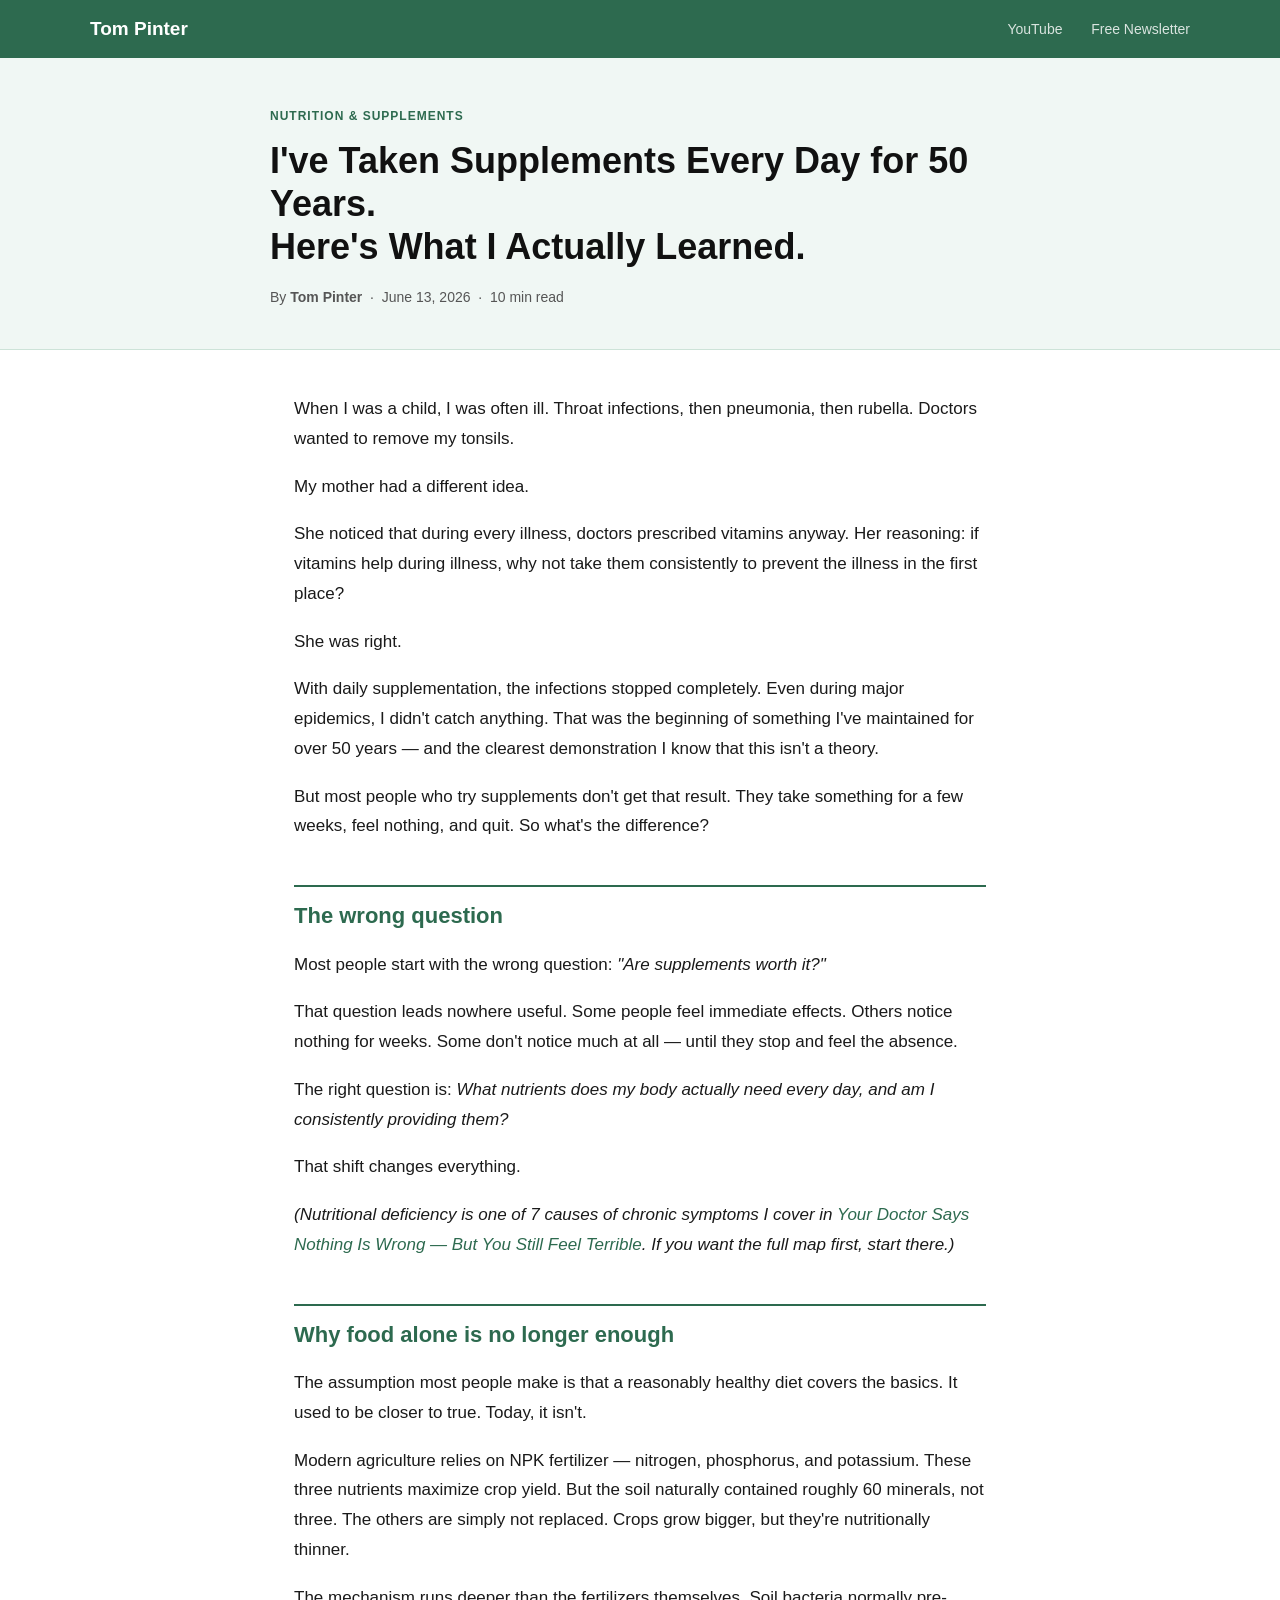
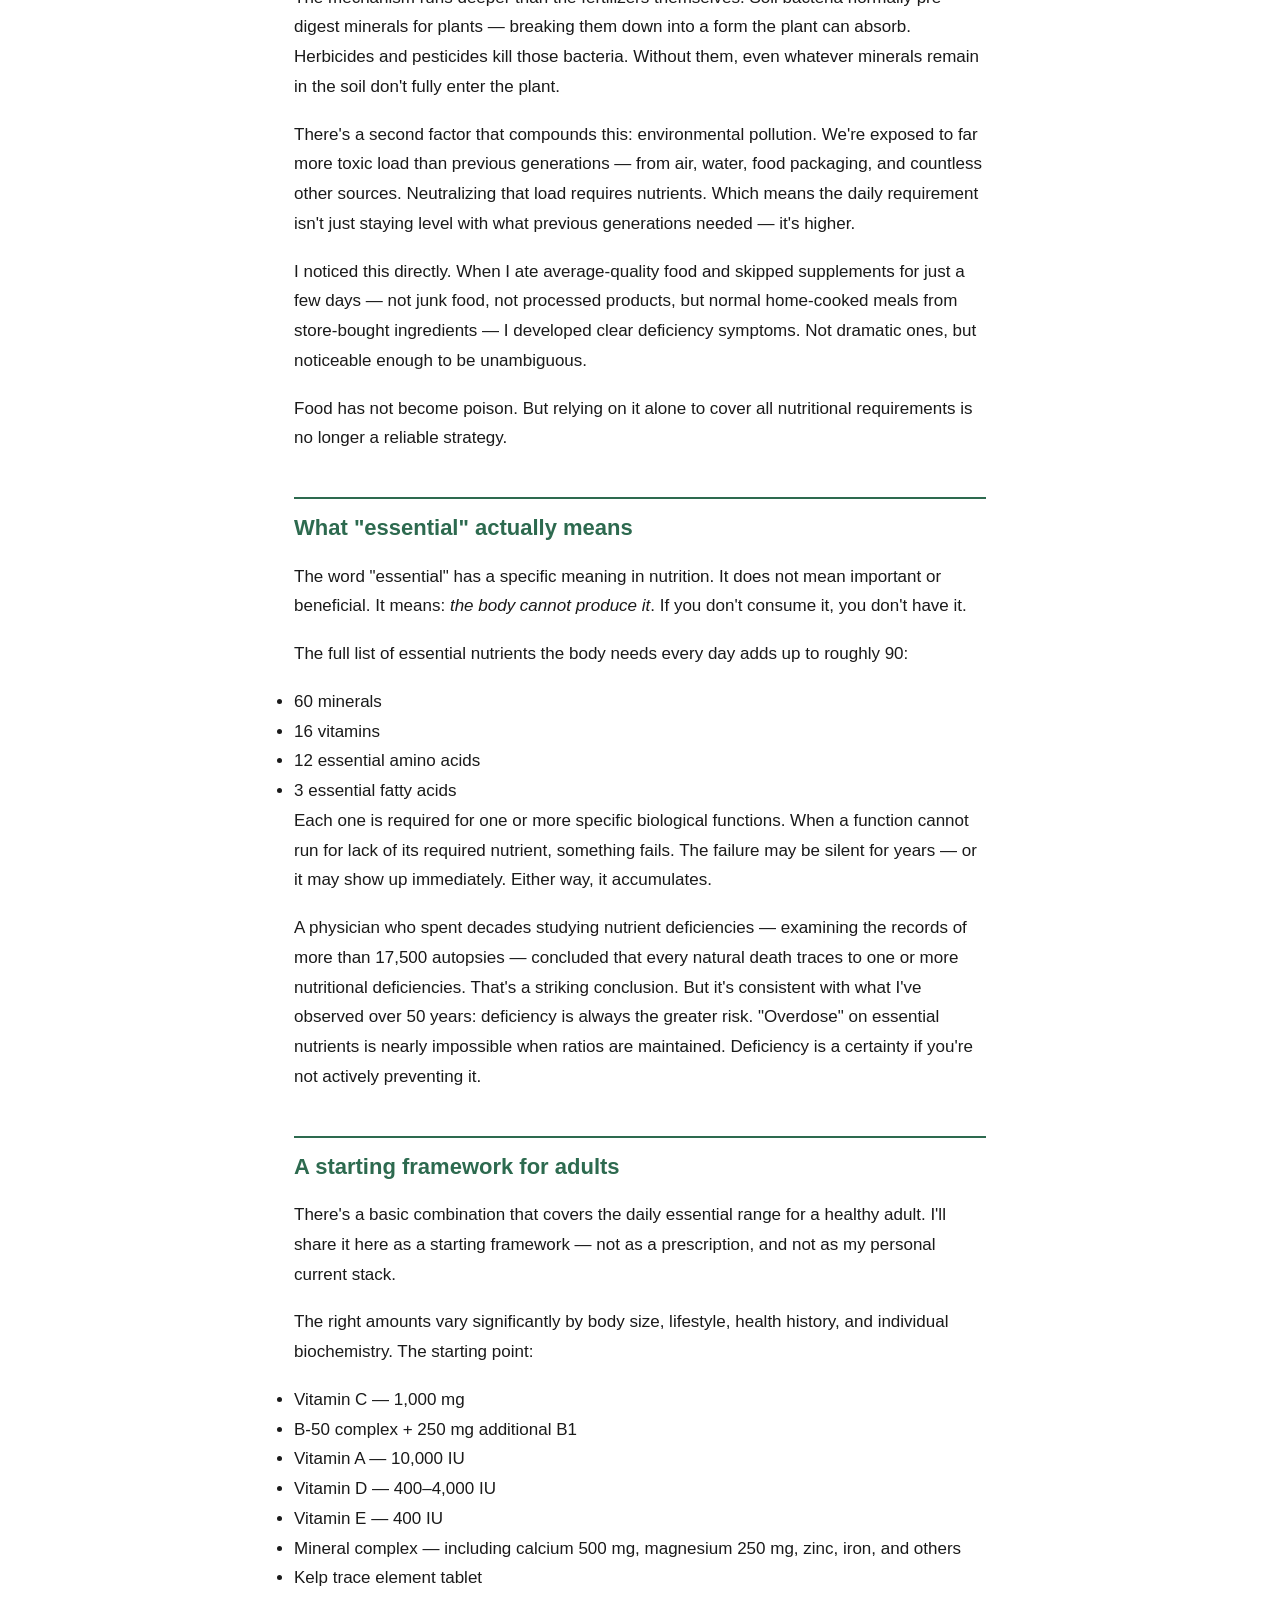
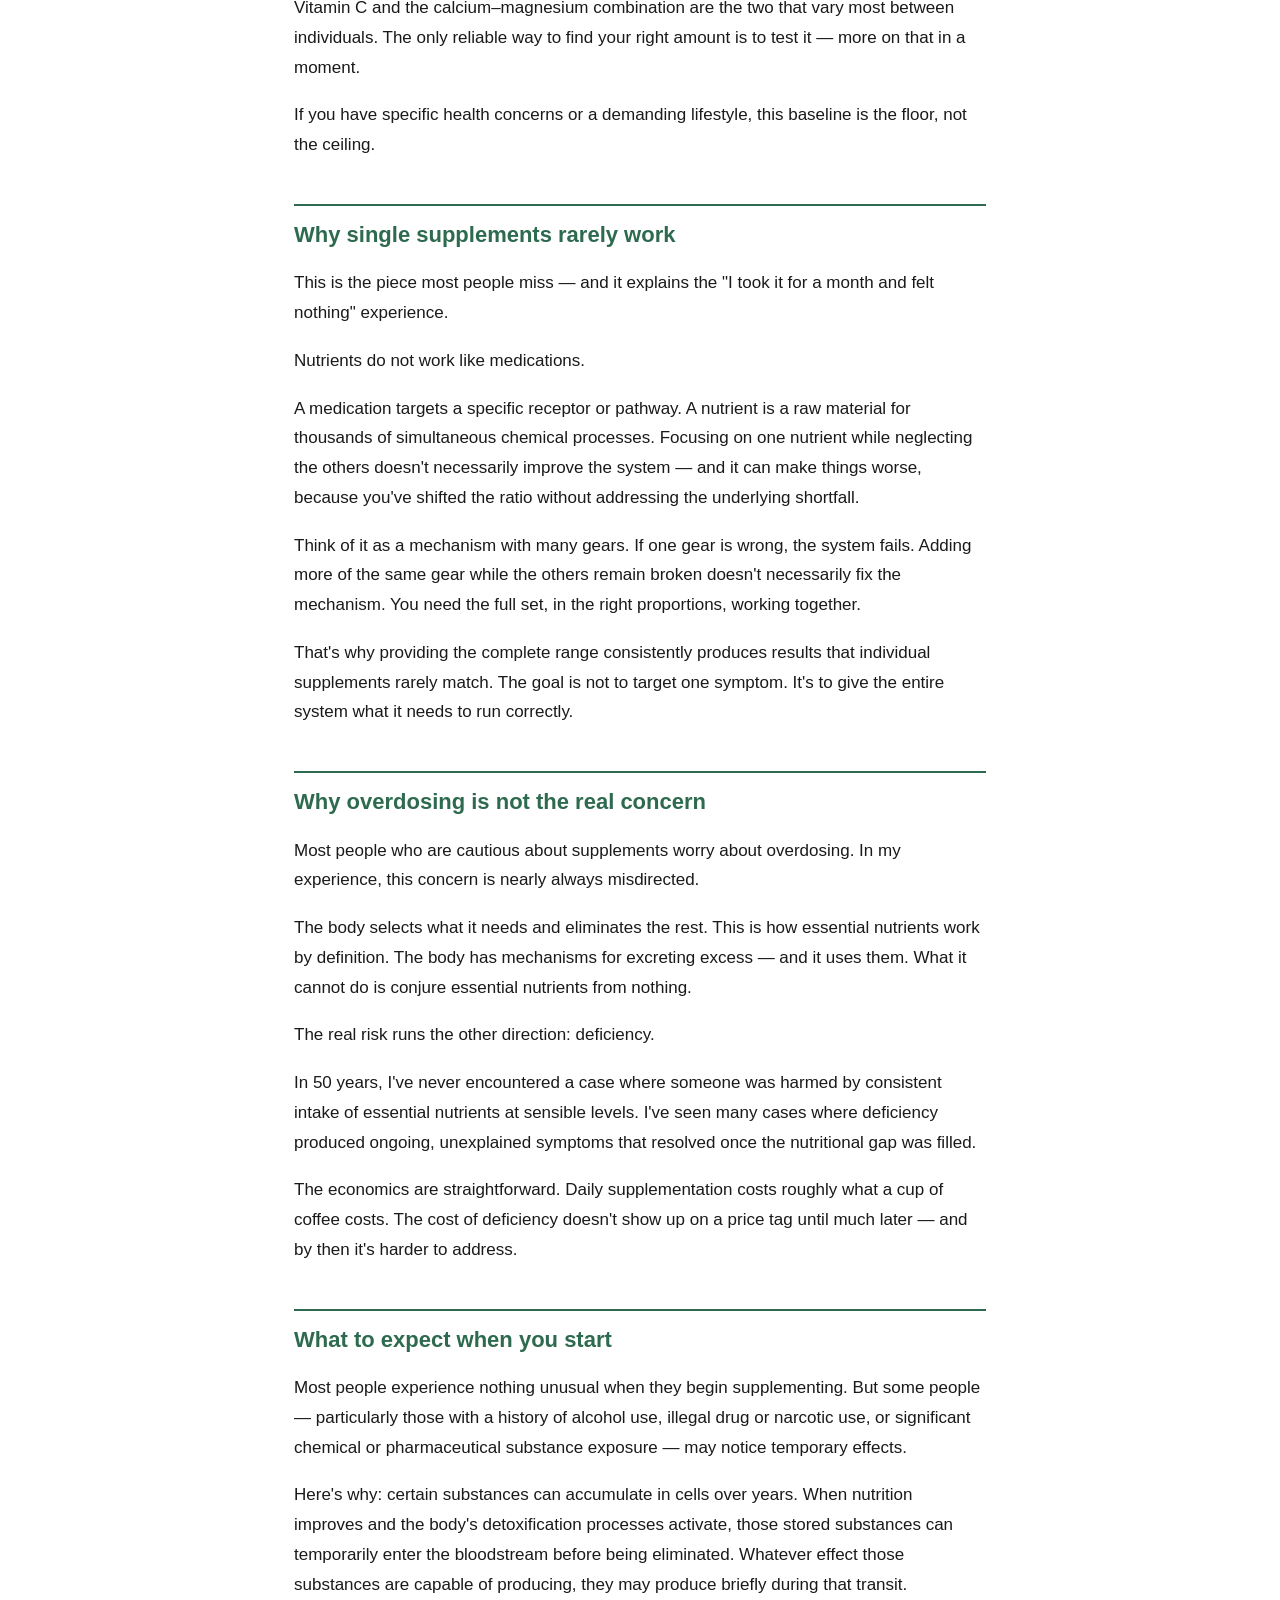
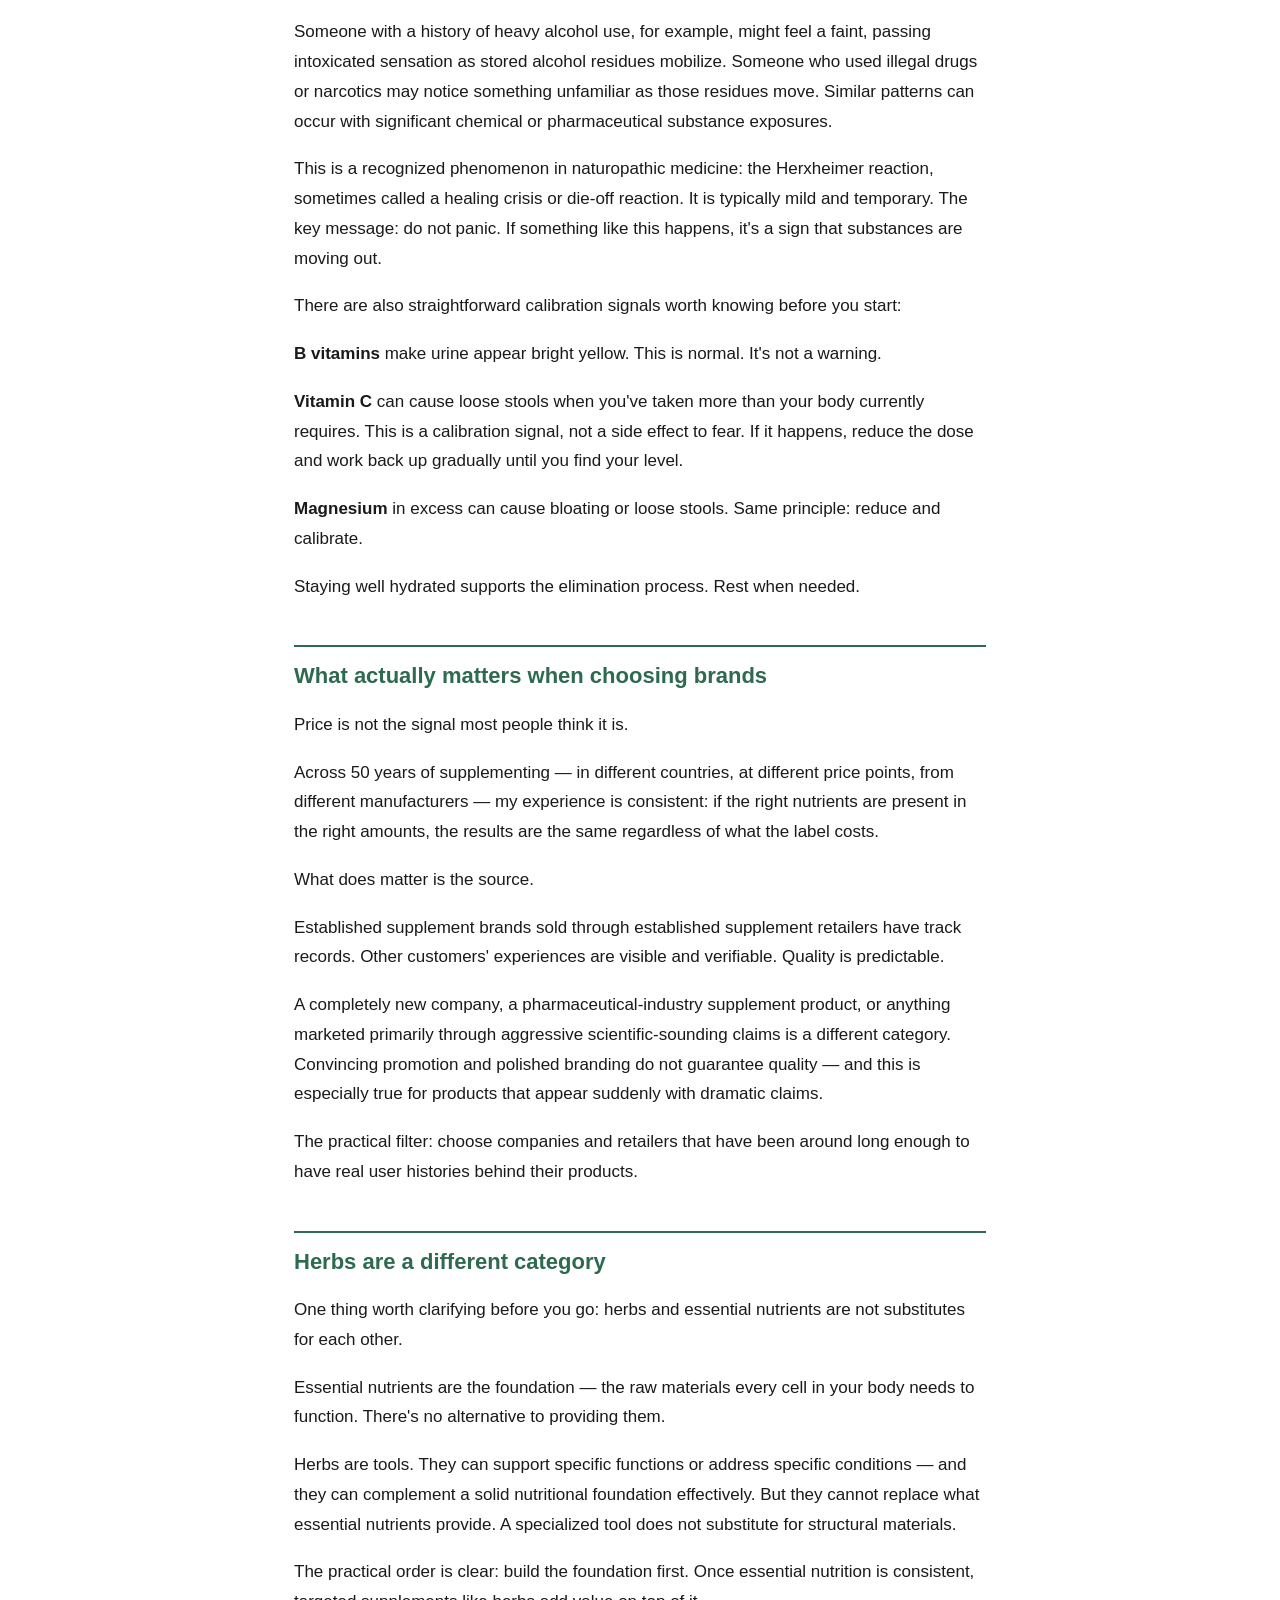
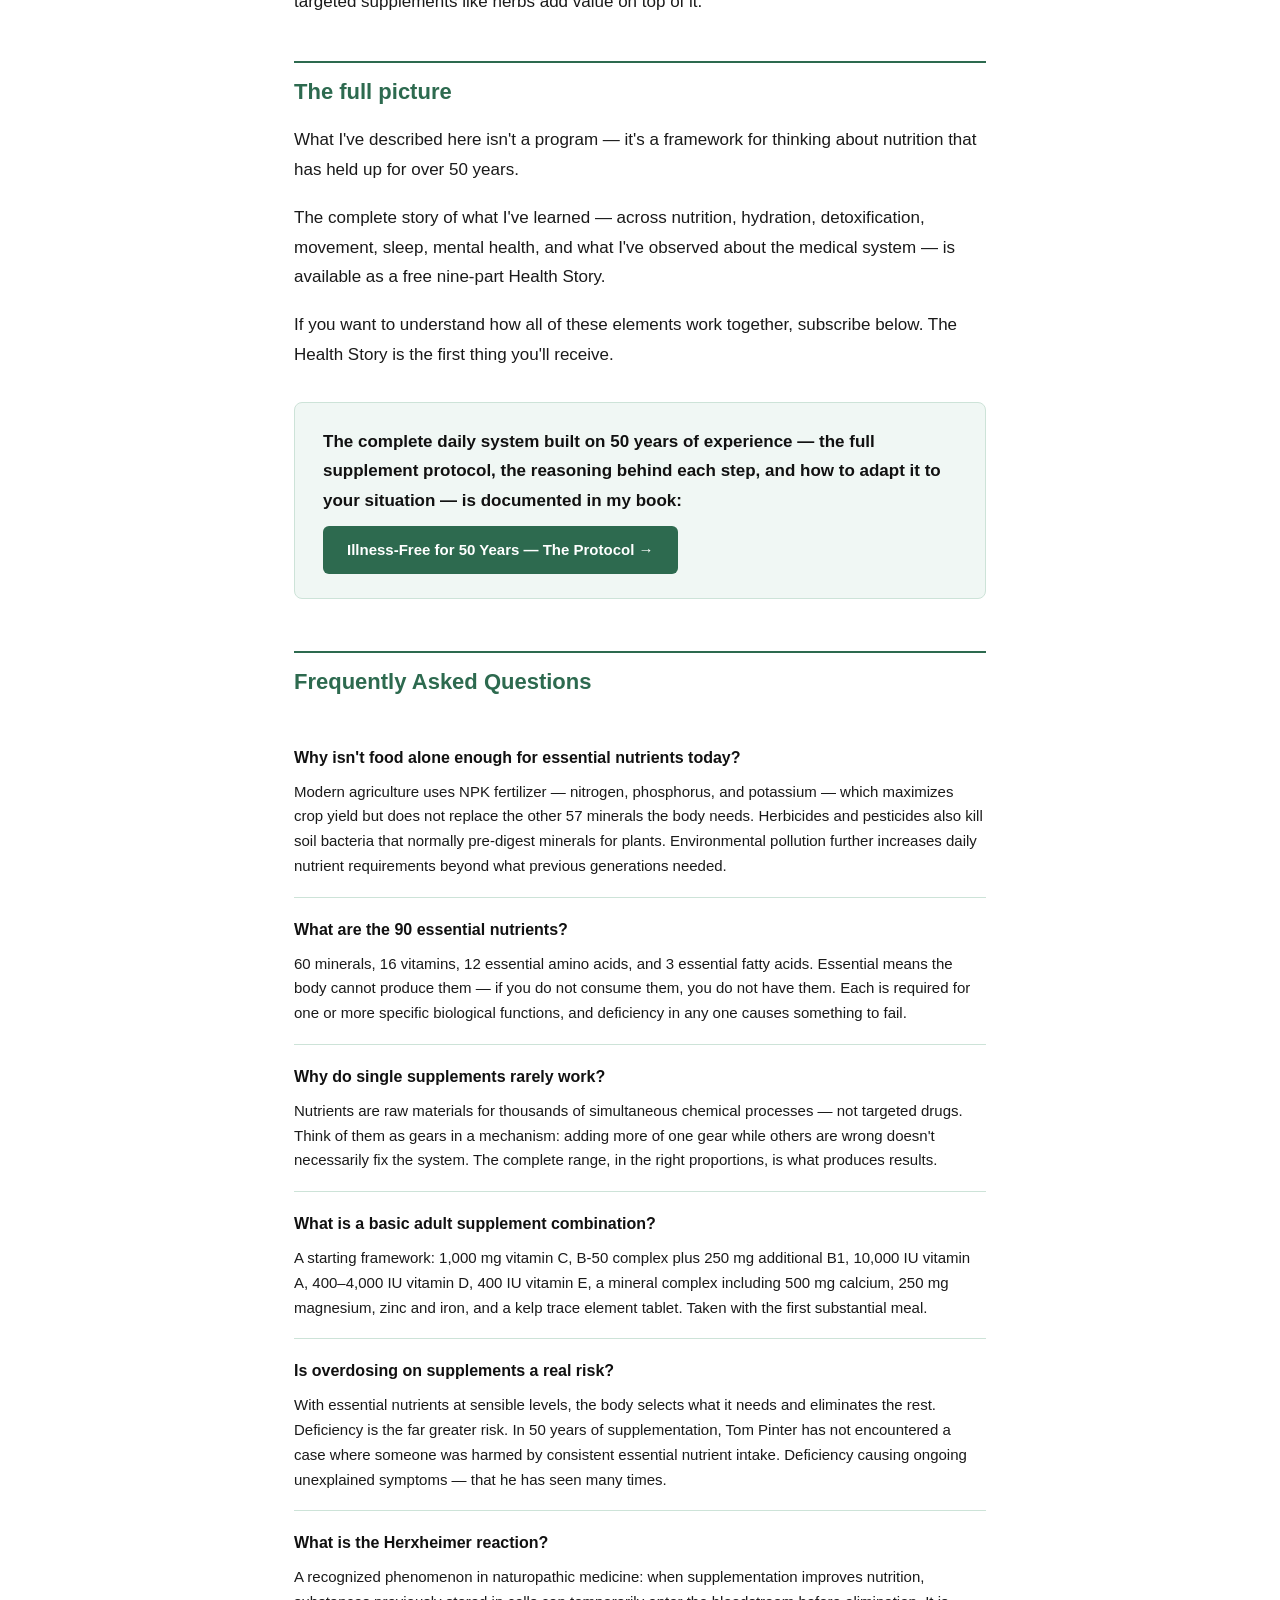
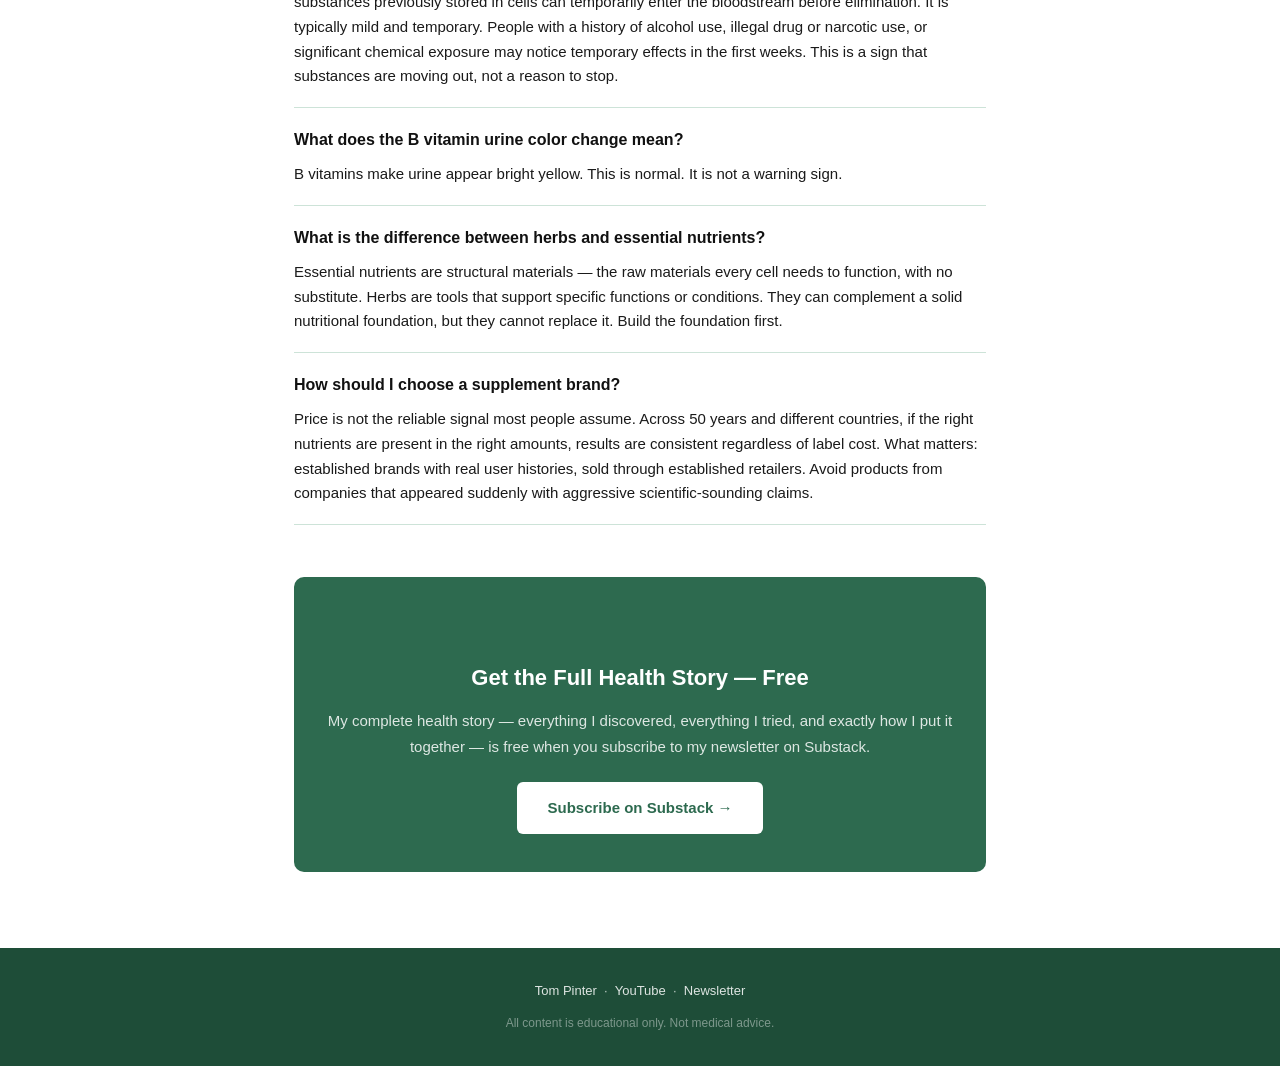
==== supplement-truth/index.html @ 4fafa445 "Add Supplement Truth article + cross-link update on first article + hub card" ====
<!DOCTYPE html>
<html lang="en">
<head>
  <meta charset="UTF-8">
  <meta name="viewport" content="width=device-width, initial-scale=1.0">
  <link rel="icon" type="image/svg+xml" href="[data-uri]">
  <title>I've Taken Supplements Every Day for 50 Years. Here's What I Actually Learned. — Tom Pinter</title>
  <meta name="description" content="I've supplemented every day for 50 years. Here's the framework I developed — why food alone isn't enough, why single supplements rarely work, and how the body actually uses nutrients.">
  <meta name="author" content="Tom Pinter">
  <link rel="canonical" href="https://tompinter.github.io/supplement-truth/">

  <meta property="og:type" content="article">
  <meta property="og:title" content="I've Taken Supplements Every Day for 50 Years. Here's What I Actually Learned.">
  <meta property="og:description" content="Why food alone is no longer enough, why single supplements rarely work, and how the body actually uses essential nutrients. 50 years of direct experience.">
  <meta property="og:url" content="https://tompinter.github.io/supplement-truth/">
  <meta property="og:site_name" content="Tom Pinter">

  <script type="application/ld+json">
  {
    "@context": "https://schema.org",
    "@type": "Article",
    "headline": "I've Taken Supplements Every Day for 50 Years. Here's What I Actually Learned.",
    "description": "Why food alone is no longer enough, why single supplements rarely work, and how the body actually uses essential nutrients.",
    "datePublished": "2026-06-13",
    "url": "https://tompinter.github.io/supplement-truth/",
    "author": { "@type": "Person", "name": "Tom Pinter", "url": "https://tompinter.github.io/" },
    "publisher": { "@type": "Person", "name": "Tom Pinter", "url": "https://tompinter.github.io/" }
  }
  </script>

  <script type="application/ld+json">
  {
    "@context": "https://schema.org",
    "@type": "FAQPage",
    "mainEntity": [
      {
        "@type": "Question",
        "name": "Why isn't food alone enough for essential nutrients today?",
        "acceptedAnswer": { "@type": "Answer", "text": "Modern agriculture uses NPK fertilizer — nitrogen, phosphorus, and potassium — which maximizes crop yield but does not replace the other 57 minerals the body needs. Herbicides and pesticides also kill soil bacteria that normally pre-digest minerals for plants. Environmental pollution further increases daily nutrient requirements beyond what previous generations needed." }
      },
      {
        "@type": "Question",
        "name": "What are the 90 essential nutrients?",
        "acceptedAnswer": { "@type": "Answer", "text": "60 minerals, 16 vitamins, 12 essential amino acids, and 3 essential fatty acids. Essential means the body cannot produce them — if you do not consume them, you do not have them. Each is required for one or more specific biological functions, and deficiency in any one causes something to fail." }
      },
      {
        "@type": "Question",
        "name": "Why do single supplements rarely work?",
        "acceptedAnswer": { "@type": "Answer", "text": "Nutrients are raw materials for thousands of simultaneous chemical processes — not targeted drugs. Think of them as gears in a mechanism: adding more of one gear while others are wrong doesn't necessarily fix the system. The complete range, in the right proportions, is what produces results." }
      },
      {
        "@type": "Question",
        "name": "What is a basic adult supplement combination?",
        "acceptedAnswer": { "@type": "Answer", "text": "A starting framework: 1,000 mg vitamin C, B-50 complex plus 250 mg additional B1, 10,000 IU vitamin A, 400–4,000 IU vitamin D, 400 IU vitamin E, a mineral complex including 500 mg calcium, 250 mg magnesium, zinc and iron, and a kelp trace element tablet. Taken with the first substantial meal." }
      },
      {
        "@type": "Question",
        "name": "Is overdosing on supplements a real risk?",
        "acceptedAnswer": { "@type": "Answer", "text": "With essential nutrients at sensible levels, the body selects what it needs and eliminates the rest. Deficiency is the far greater risk. In 50 years of supplementation, Tom Pinter has not encountered a case where someone was harmed by consistent essential nutrient intake. Deficiency causing ongoing unexplained symptoms — that he has seen many times." }
      },
      {
        "@type": "Question",
        "name": "What is the Herxheimer reaction?",
        "acceptedAnswer": { "@type": "Answer", "text": "A recognized phenomenon in naturopathic medicine: when supplementation improves nutrition, substances previously stored in cells can temporarily enter the bloodstream before elimination. It is typically mild and temporary. People with a history of alcohol use, illegal drug or narcotic use, or significant chemical exposure may notice temporary effects in the first weeks. This is a sign that substances are moving out, not a reason to stop." }
      },
      {
        "@type": "Question",
        "name": "What does the B vitamin urine color change mean?",
        "acceptedAnswer": { "@type": "Answer", "text": "B vitamins make urine appear bright yellow. This is normal. It is not a warning sign." }
      },
      {
        "@type": "Question",
        "name": "What is the difference between herbs and essential nutrients?",
        "acceptedAnswer": { "@type": "Answer", "text": "Essential nutrients are structural materials — the raw materials every cell needs to function, with no substitute. Herbs are tools that support specific functions or conditions. They can complement a solid nutritional foundation, but they cannot replace it. Build the foundation first." }
      },
      {
        "@type": "Question",
        "name": "How should I choose a supplement brand?",
        "acceptedAnswer": { "@type": "Answer", "text": "Price is not the reliable signal most people assume. Across 50 years and different countries, if the right nutrients are present in the right amounts, results are consistent regardless of label cost. What matters: established brands with real user histories, sold through established retailers. Avoid products from companies that appeared suddenly with aggressive scientific-sounding claims." }
      }
    ]
  }
  </script>

  <!-- Meta Pixel Code -->
  <script>
  !function(f,b,e,v,n,t,s){if(f.fbq)return;n=f.fbq=function(){n.callMethod?
  n.callMethod.apply(n,arguments):n.queue.push(arguments)};if(!f._fbq)f._fbq=n;
  n.push=n;n.loaded=!0;n.version='2.0';n.queue=[];t=b.createElement(e);t.async=!0;
  t.src=v;s=b.getElementsByTagName(e)[0];s.parentNode.insertBefore(t,s)}
  (window,document,'script','https://connect.facebook.net/en_US/fbevents.js');
  fbq('init', '915129604917816');
  fbq('track', 'PageView');
  </script>
  <noscript><img height="1" width="1" style="display:none"
  src="https://www.facebook.com/tr?id=915129604917816&ev=PageView&noscript=1"/></noscript>
  <!-- End Meta Pixel Code -->

  <link rel="stylesheet" href="../style.css">
</head>
<body>

<header class="site-header">
  <div class="site-header-inner">
    <a class="site-name" href="https://tompinter.github.io/">Tom Pinter</a>
    <nav class="site-nav">
      <a href="https://www.youtube.com/@tom.pinter" target="_blank" rel="noopener">YouTube</a>
      <a href="https://holistichealthguide.substack.com/" target="_blank" rel="noopener">Free Newsletter</a>
    </nav>
  </div>
</header>

<div class="article-hero">
  <div class="article-hero-inner">
    <div class="article-eyebrow">Nutrition &amp; Supplements</div>
    <h1>I've Taken Supplements Every Day for 50 Years.<br>Here's What I Actually Learned.</h1>
    <div class="article-byline">By <strong>Tom Pinter</strong> &nbsp;·&nbsp; June 13, 2026 &nbsp;·&nbsp; 10 min read</div>
  </div>
</div>

<div class="article-content">

  <p>When I was a child, I was often ill. Throat infections, then pneumonia, then rubella. Doctors wanted to remove my tonsils.</p>

  <p>My mother had a different idea.</p>

  <p>She noticed that during every illness, doctors prescribed vitamins anyway. Her reasoning: if vitamins help during illness, why not take them consistently to prevent the illness in the first place?</p>

  <p>She was right.</p>

  <p>With daily supplementation, the infections stopped completely. Even during major epidemics, I didn't catch anything. That was the beginning of something I've maintained for over 50 years — and the clearest demonstration I know that this isn't a theory.</p>

  <p>But most people who try supplements don't get that result. They take something for a few weeks, feel nothing, and quit. So what's the difference?</p>

  <h2>The wrong question</h2>

  <p>Most people start with the wrong question: <em>"Are supplements worth it?"</em></p>

  <p>That question leads nowhere useful. Some people feel immediate effects. Others notice nothing for weeks. Some don't notice much at all — until they stop and feel the absence.</p>

  <p>The right question is: <em>What nutrients does my body actually need every day, and am I consistently providing them?</em></p>

  <p>That shift changes everything.</p>

  <p><em>(Nutritional deficiency is one of 7 causes of chronic symptoms I cover in <a href="https://tompinter.github.io/your-doctor-says-nothing-is-wrong/">Your Doctor Says Nothing Is Wrong — But You Still Feel Terrible</a>. If you want the full map first, start there.)</em></p>

  <h2>Why food alone is no longer enough</h2>

  <p>The assumption most people make is that a reasonably healthy diet covers the basics. It used to be closer to true. Today, it isn't.</p>

  <p>Modern agriculture relies on NPK fertilizer — nitrogen, phosphorus, and potassium. These three nutrients maximize crop yield. But the soil naturally contained roughly 60 minerals, not three. The others are simply not replaced. Crops grow bigger, but they're nutritionally thinner.</p>

  <p>The mechanism runs deeper than the fertilizers themselves. Soil bacteria normally pre-digest minerals for plants — breaking them down into a form the plant can absorb. Herbicides and pesticides kill those bacteria. Without them, even whatever minerals remain in the soil don't fully enter the plant.</p>

  <p>There's a second factor that compounds this: environmental pollution. We're exposed to far more toxic load than previous generations — from air, water, food packaging, and countless other sources. Neutralizing that load requires nutrients. Which means the daily requirement isn't just staying level with what previous generations needed — it's higher.</p>

  <p>I noticed this directly. When I ate average-quality food and skipped supplements for just a few days — not junk food, not processed products, but normal home-cooked meals from store-bought ingredients — I developed clear deficiency symptoms. Not dramatic ones, but noticeable enough to be unambiguous.</p>

  <p>Food has not become poison. But relying on it alone to cover all nutritional requirements is no longer a reliable strategy.</p>

  <h2>What "essential" actually means</h2>

  <p>The word "essential" has a specific meaning in nutrition. It does not mean important or beneficial. It means: <em>the body cannot produce it</em>. If you don't consume it, you don't have it.</p>

  <p>The full list of essential nutrients the body needs every day adds up to roughly 90:</p>
  <ul>
    <li>60 minerals</li>
    <li>16 vitamins</li>
    <li>12 essential amino acids</li>
    <li>3 essential fatty acids</li>
  </ul>

  <p>Each one is required for one or more specific biological functions. When a function cannot run for lack of its required nutrient, something fails. The failure may be silent for years — or it may show up immediately. Either way, it accumulates.</p>

  <p>A physician who spent decades studying nutrient deficiencies — examining the records of more than 17,500 autopsies — concluded that every natural death traces to one or more nutritional deficiencies. That's a striking conclusion. But it's consistent with what I've observed over 50 years: deficiency is always the greater risk. "Overdose" on essential nutrients is nearly impossible when ratios are maintained. Deficiency is a certainty if you're not actively preventing it.</p>

  <h2>A starting framework for adults</h2>

  <p>There's a basic combination that covers the daily essential range for a healthy adult. I'll share it here as a starting framework — not as a prescription, and not as my personal current stack.</p>

  <p>The right amounts vary significantly by body size, lifestyle, health history, and individual biochemistry. The starting point:</p>

  <ul>
    <li>Vitamin C — 1,000 mg</li>
    <li>B-50 complex + 250 mg additional B1</li>
    <li>Vitamin A — 10,000 IU</li>
    <li>Vitamin D — 400–4,000 IU</li>
    <li>Vitamin E — 400 IU</li>
    <li>Mineral complex — including calcium 500 mg, magnesium 250 mg, zinc, iron, and others</li>
    <li>Kelp trace element tablet</li>
  </ul>

  <p>Vitamin C and the calcium–magnesium combination are the two that vary most between individuals. The only reliable way to find your right amount is to test it — more on that in a moment.</p>

  <p>If you have specific health concerns or a demanding lifestyle, this baseline is the floor, not the ceiling.</p>

  <h2>Why single supplements rarely work</h2>

  <p>This is the piece most people miss — and it explains the "I took it for a month and felt nothing" experience.</p>

  <p>Nutrients do not work like medications.</p>

  <p>A medication targets a specific receptor or pathway. A nutrient is a raw material for thousands of simultaneous chemical processes. Focusing on one nutrient while neglecting the others doesn't necessarily improve the system — and it can make things worse, because you've shifted the ratio without addressing the underlying shortfall.</p>

  <p>Think of it as a mechanism with many gears. If one gear is wrong, the system fails. Adding more of the same gear while the others remain broken doesn't necessarily fix the mechanism. You need the full set, in the right proportions, working together.</p>

  <p>That's why providing the complete range consistently produces results that individual supplements rarely match. The goal is not to target one symptom. It's to give the entire system what it needs to run correctly.</p>

  <h2>Why overdosing is not the real concern</h2>

  <p>Most people who are cautious about supplements worry about overdosing. In my experience, this concern is nearly always misdirected.</p>

  <p>The body selects what it needs and eliminates the rest. This is how essential nutrients work by definition. The body has mechanisms for excreting excess — and it uses them. What it cannot do is conjure essential nutrients from nothing.</p>

  <p>The real risk runs the other direction: deficiency.</p>

  <p>In 50 years, I've never encountered a case where someone was harmed by consistent intake of essential nutrients at sensible levels. I've seen many cases where deficiency produced ongoing, unexplained symptoms that resolved once the nutritional gap was filled.</p>

  <p>The economics are straightforward. Daily supplementation costs roughly what a cup of coffee costs. The cost of deficiency doesn't show up on a price tag until much later — and by then it's harder to address.</p>

  <h2>What to expect when you start</h2>

  <p>Most people experience nothing unusual when they begin supplementing. But some people — particularly those with a history of alcohol use, illegal drug or narcotic use, or significant chemical or pharmaceutical substance exposure — may notice temporary effects.</p>

  <p>Here's why: certain substances can accumulate in cells over years. When nutrition improves and the body's detoxification processes activate, those stored substances can temporarily enter the bloodstream before being eliminated. Whatever effect those substances are capable of producing, they may produce briefly during that transit.</p>

  <p>Someone with a history of heavy alcohol use, for example, might feel a faint, passing intoxicated sensation as stored alcohol residues mobilize. Someone who used illegal drugs or narcotics may notice something unfamiliar as those residues move. Similar patterns can occur with significant chemical or pharmaceutical substance exposures.</p>

  <p>This is a recognized phenomenon in naturopathic medicine: the Herxheimer reaction, sometimes called a healing crisis or die-off reaction. It is typically mild and temporary. The key message: do not panic. If something like this happens, it's a sign that substances are moving out.</p>

  <p>There are also straightforward calibration signals worth knowing before you start:</p>

  <p><strong>B vitamins</strong> make urine appear bright yellow. This is normal. It's not a warning.</p>

  <p><strong>Vitamin C</strong> can cause loose stools when you've taken more than your body currently requires. This is a calibration signal, not a side effect to fear. If it happens, reduce the dose and work back up gradually until you find your level.</p>

  <p><strong>Magnesium</strong> in excess can cause bloating or loose stools. Same principle: reduce and calibrate.</p>

  <p>Staying well hydrated supports the elimination process. Rest when needed.</p>

  <h2>What actually matters when choosing brands</h2>

  <p>Price is not the signal most people think it is.</p>

  <p>Across 50 years of supplementing — in different countries, at different price points, from different manufacturers — my experience is consistent: if the right nutrients are present in the right amounts, the results are the same regardless of what the label costs.</p>

  <p>What does matter is the source.</p>

  <p>Established supplement brands sold through established supplement retailers have track records. Other customers' experiences are visible and verifiable. Quality is predictable.</p>

  <p>A completely new company, a pharmaceutical-industry supplement product, or anything marketed primarily through aggressive scientific-sounding claims is a different category. Convincing promotion and polished branding do not guarantee quality — and this is especially true for products that appear suddenly with dramatic claims.</p>

  <p>The practical filter: choose companies and retailers that have been around long enough to have real user histories behind their products.</p>

  <h2>Herbs are a different category</h2>

  <p>One thing worth clarifying before you go: herbs and essential nutrients are not substitutes for each other.</p>

  <p>Essential nutrients are the foundation — the raw materials every cell in your body needs to function. There's no alternative to providing them.</p>

  <p>Herbs are tools. They can support specific functions or address specific conditions — and they can complement a solid nutritional foundation effectively. But they cannot replace what essential nutrients provide. A specialized tool does not substitute for structural materials.</p>

  <p>The practical order is clear: build the foundation first. Once essential nutrition is consistent, targeted supplements like herbs add value on top of it.</p>

  <h2>The full picture</h2>

  <p>What I've described here isn't a program — it's a framework for thinking about nutrition that has held up for over 50 years.</p>

  <p>The complete story of what I've learned — across nutrition, hydration, detoxification, movement, sleep, mental health, and what I've observed about the medical system — is available as a free nine-part Health Story.</p>

  <p>If you want to understand how all of these elements work together, subscribe below. The Health Story is the first thing you'll receive.</p>

  <!-- Book teaser -->
  <div style="background:var(--green-light);border:1px solid var(--border);border-radius:8px;padding:24px 28px;margin:32px 0;">
    <p style="margin-bottom:10px;font-weight:700;color:#111;">The complete daily system built on 50 years of experience — the full supplement protocol, the reasoning behind each step, and how to adapt it to your situation — is documented in my book:</p>
    <a href="https://whop.com/holistic-health-guide-by-tom/illness-free-for-50-years-the-book"
       target="_blank" rel="noopener"
       style="display:inline-block;background:var(--green);color:#fff;padding:11px 24px;border-radius:6px;font-weight:700;font-size:15px;text-decoration:none;">
      Illness-Free for 50 Years — The Protocol &rarr;
    </a>
  </div>

  <!-- FAQ -->
  <section class="faq">
    <h2>Frequently Asked Questions</h2>

    <div class="faq-item">
      <div class="faq-q">Why isn't food alone enough for essential nutrients today?</div>
      <div class="faq-a">Modern agriculture uses NPK fertilizer — nitrogen, phosphorus, and potassium — which maximizes crop yield but does not replace the other 57 minerals the body needs. Herbicides and pesticides also kill soil bacteria that normally pre-digest minerals for plants. Environmental pollution further increases daily nutrient requirements beyond what previous generations needed.</div>
    </div>

    <div class="faq-item">
      <div class="faq-q">What are the 90 essential nutrients?</div>
      <div class="faq-a">60 minerals, 16 vitamins, 12 essential amino acids, and 3 essential fatty acids. Essential means the body cannot produce them — if you do not consume them, you do not have them. Each is required for one or more specific biological functions, and deficiency in any one causes something to fail.</div>
    </div>

    <div class="faq-item">
      <div class="faq-q">Why do single supplements rarely work?</div>
      <div class="faq-a">Nutrients are raw materials for thousands of simultaneous chemical processes — not targeted drugs. Think of them as gears in a mechanism: adding more of one gear while others are wrong doesn't necessarily fix the system. The complete range, in the right proportions, is what produces results.</div>
    </div>

    <div class="faq-item">
      <div class="faq-q">What is a basic adult supplement combination?</div>
      <div class="faq-a">A starting framework: 1,000 mg vitamin C, B-50 complex plus 250 mg additional B1, 10,000 IU vitamin A, 400–4,000 IU vitamin D, 400 IU vitamin E, a mineral complex including 500 mg calcium, 250 mg magnesium, zinc and iron, and a kelp trace element tablet. Taken with the first substantial meal.</div>
    </div>

    <div class="faq-item">
      <div class="faq-q">Is overdosing on supplements a real risk?</div>
      <div class="faq-a">With essential nutrients at sensible levels, the body selects what it needs and eliminates the rest. Deficiency is the far greater risk. In 50 years of supplementation, Tom Pinter has not encountered a case where someone was harmed by consistent essential nutrient intake. Deficiency causing ongoing unexplained symptoms — that he has seen many times.</div>
    </div>

    <div class="faq-item">
      <div class="faq-q">What is the Herxheimer reaction?</div>
      <div class="faq-a">A recognized phenomenon in naturopathic medicine: when supplementation improves nutrition, substances previously stored in cells can temporarily enter the bloodstream before elimination. It is typically mild and temporary. People with a history of alcohol use, illegal drug or narcotic use, or significant chemical exposure may notice temporary effects in the first weeks. This is a sign that substances are moving out, not a reason to stop.</div>
    </div>

    <div class="faq-item">
      <div class="faq-q">What does the B vitamin urine color change mean?</div>
      <div class="faq-a">B vitamins make urine appear bright yellow. This is normal. It is not a warning sign.</div>
    </div>

    <div class="faq-item">
      <div class="faq-q">What is the difference between herbs and essential nutrients?</div>
      <div class="faq-a">Essential nutrients are structural materials — the raw materials every cell needs to function, with no substitute. Herbs are tools that support specific functions or conditions. They can complement a solid nutritional foundation, but they cannot replace it. Build the foundation first.</div>
    </div>

    <div class="faq-item">
      <div class="faq-q">How should I choose a supplement brand?</div>
      <div class="faq-a">Price is not the reliable signal most people assume. Across 50 years and different countries, if the right nutrients are present in the right amounts, results are consistent regardless of label cost. What matters: established brands with real user histories, sold through established retailers. Avoid products from companies that appeared suddenly with aggressive scientific-sounding claims.</div>
    </div>

  </section>

  <!-- CTA -->
  <div class="cta-block">
    <h2>Get the Full Health Story — Free</h2>
    <p>My complete health story — everything I discovered, everything I tried, and exactly how I put it together — is free when you subscribe to my newsletter on Substack.</p>
    <a class="cta-button" href="https://holistichealthguide.substack.com/" target="_blank" rel="noopener">Subscribe on Substack &rarr;</a>
  </div>

</div><!-- /article-content -->

<footer class="site-footer">
  <p>
    <a href="https://tompinter.github.io/">Tom Pinter</a> &nbsp;·&nbsp;
    <a href="https://www.youtube.com/@tom.pinter" target="_blank" rel="noopener">YouTube</a> &nbsp;·&nbsp;
    <a href="https://holistichealthguide.substack.com/" target="_blank" rel="noopener">Newsletter</a>
  </p>
  <p class="footer-disclaimer">All content is educational only. Not medical advice.</p>
</footer>

</body>
</html>
---- style.css ----
:root {
  --green:       #2D6A4F;
  --green-dark:  #1e4d38;
  --green-light: #f0f7f4;
  --text:        #1a1a1a;
  --text-muted:  #555;
  --border:      #cde3d8;
  --max-w:       740px;
  --max-w-wide:  1100px;
}

* { box-sizing: border-box; margin: 0; padding: 0; }

body {
  font-family: -apple-system, BlinkMacSystemFont, "Segoe UI", Helvetica, Arial, sans-serif;
  font-size: 17px;
  line-height: 1.75;
  color: var(--text);
  background: #fff;
}

a { color: var(--green); text-decoration: none; }
a:hover { text-decoration: underline; }

/* ── Site Header ── */
.site-header { background: var(--green); padding: 0 24px; }
.site-header-inner {
  max-width: var(--max-w-wide);
  margin: 0 auto;
  display: flex;
  align-items: center;
  justify-content: space-between;
  height: 58px;
}
.site-name { color: #fff; font-size: 19px; font-weight: 700; }
.site-nav a { color: rgba(255,255,255,.82); font-size: 14px; margin-left: 24px; }
.site-nav a:hover { color: #fff; text-decoration: none; }

/* ── Hub hero ── */
.hub-hero {
  background: var(--green);
  padding: 64px 24px 52px;
  text-align: center;
}
.hub-hero h1 {
  color: #fff;
  font-size: clamp(28px,4vw,46px);
  font-weight: 800;
  line-height: 1.15;
  margin-bottom: 14px;
}
.hub-hero p { color: rgba(255,255,255,.82); font-size: 18px; max-width: 540px; margin: 0 auto 28px; }
.hub-nav { display: flex; justify-content: center; gap: 14px; flex-wrap: wrap; }
.hub-nav a {
  background: rgba(255,255,255,.14);
  color: #fff !important;
  border: 1px solid rgba(255,255,255,.32);
  padding: 9px 20px;
  border-radius: 22px;
  font-size: 14px;
  transition: background .15s;
}
.hub-nav a:hover { background: rgba(255,255,255,.24); text-decoration: none; }

/* ── Hub articles ── */
.hub-articles {
  max-width: var(--max-w-wide);
  margin: 0 auto;
  padding: 52px 24px 72px;
}
.hub-articles h2 { font-size: 20px; font-weight: 700; color: #111; margin-bottom: 28px; }
.article-grid { display: grid; grid-template-columns: repeat(auto-fill,minmax(300px,1fr)); gap: 24px; }
.article-card {
  display: block;
  color: inherit !important;
  border: 1px solid var(--border);
  border-radius: 10px;
  padding: 26px;
  transition: box-shadow .15s, border-color .15s;
}
.article-card:hover { box-shadow: 0 4px 18px rgba(0,0,0,.09); border-color: var(--green); text-decoration: none; }
.card-eyebrow { font-size: 12px; font-weight: 700; text-transform: uppercase; letter-spacing: 1px; color: var(--green); margin-bottom: 8px; }
.article-card h3 { font-size: 18px; font-weight: 700; color: #111; line-height: 1.3; margin-bottom: 10px; }
.article-card p { font-size: 14px; color: var(--text-muted); line-height: 1.6; margin-bottom: 16px; }
.read-more { font-size: 14px; font-weight: 600; color: var(--green); }

/* ── Article hero ── */
.article-hero { background: var(--green-light); padding: 48px 24px 40px; border-bottom: 1px solid var(--border); }
.article-hero-inner { max-width: var(--max-w); margin: 0 auto; }
.article-eyebrow { font-size: 12px; font-weight: 700; text-transform: uppercase; letter-spacing: 1px; color: var(--green); margin-bottom: 12px; }
.article-hero h1 { font-size: clamp(24px,4vw,36px); font-weight: 800; line-height: 1.2; color: #111; margin-bottom: 16px; }
.article-byline { font-size: 14px; color: var(--text-muted); }

/* ── Article content ── */
.article-content { max-width: var(--max-w); margin: 0 auto; padding: 44px 24px 68px; }
.article-content p { margin-bottom: 18px; }
.article-content h2 {
  font-size: 22px; font-weight: 700; color: var(--green);
  margin: 44px 0 14px;
  border-top: 2px solid var(--green);
  padding-top: 10px;
}

/* ── Cause blocks ── */
.cause {
  background: var(--green-light);
  border-left: 4px solid var(--green);
  border-radius: 0 8px 8px 0;
  padding: 26px 30px;
  margin: 28px 0;
}
.cause-number { font-size: 11px; font-weight: 700; text-transform: uppercase; letter-spacing: 1.2px; color: var(--green); margin-bottom: 4px; }
.cause h3 { font-size: 19px; font-weight: 700; color: #111; margin-bottom: 14px; }
.cause p { margin-bottom: 13px; }
.cause p:last-child { margin-bottom: 0; }
.cause ul { margin: 0 0 13px 20px; }
.cause ul li { margin-bottom: 6px; }
.cause-label { font-weight: 700; color: var(--green-dark); font-size: 14px; text-transform: uppercase; letter-spacing: .6px; margin: 20px 0 6px; display: block; }

/* Protocol steps */
.protocol-step { display: flex; gap: 16px; margin-bottom: 22px; align-items: flex-start; }
.step-num { background: var(--green); color: #fff; font-weight: 700; font-size: 14px; min-width: 36px; height: 36px; border-radius: 50%; display: flex; align-items: center; justify-content: center; flex-shrink: 0; margin-top: 2px; }
.step-body h4 { font-size: 16px; font-weight: 700; color: #111; margin-bottom: 5px; }
.step-body p { font-size: 15px; color: var(--text); margin-bottom: 0; line-height: 1.6; }

/* ── Video embed ── */
.video-wrapper {
  position: relative; padding-bottom: 56.25%; height: 0; overflow: hidden;
  border-radius: 8px; margin: 32px 0; background: #000;
}
.video-wrapper iframe { position: absolute; top: 0; left: 0; width: 100%; height: 100%; border: 0; }

/* ── FAQ ── */
.faq { margin-top: 52px; }
.faq h2 { font-size: 22px; font-weight: 700; color: var(--green); margin-bottom: 24px; border-top: 2px solid var(--green); padding-top: 10px; }
.faq-item { border-bottom: 1px solid var(--border); padding: 18px 0; }
.faq-q { font-weight: 700; font-size: 16px; color: #111; margin-bottom: 8px; }
.faq-a { font-size: 15px; color: var(--text); line-height: 1.65; }

/* ── CTA block ── */
.cta-block { background: var(--green); border-radius: 10px; padding: 38px 32px; text-align: center; margin: 52px 0 8px; }
.cta-block h2 { color: #fff; font-size: 22px; font-weight: 700; margin-bottom: 10px; border: none; padding: 0; }
.cta-block p { color: rgba(255,255,255,.84); font-size: 15px; margin-bottom: 22px; }
.cta-button {
  display: inline-block; background: #fff; color: var(--green) !important;
  font-weight: 700; font-size: 15px; padding: 13px 30px; border-radius: 6px;
  transition: opacity .15s;
}
.cta-button:hover { opacity: .9; text-decoration: none; }

/* ── Footer ── */
.site-footer { background: var(--green-dark); color: rgba(255,255,255,.7); text-align: center; padding: 32px 24px; font-size: 13px; }
.site-footer a { color: rgba(255,255,255,.85); }
.footer-disclaimer { margin-top: 10px; font-size: 12px; opacity: .6; }

/* ── Responsive ── */
@media (max-width: 640px) {
  .site-nav { display: none; }
  .article-content { padding: 28px 16px 52px; }
  .cause { padding: 18px 20px; }
  .cta-block { padding: 28px 20px; }
}
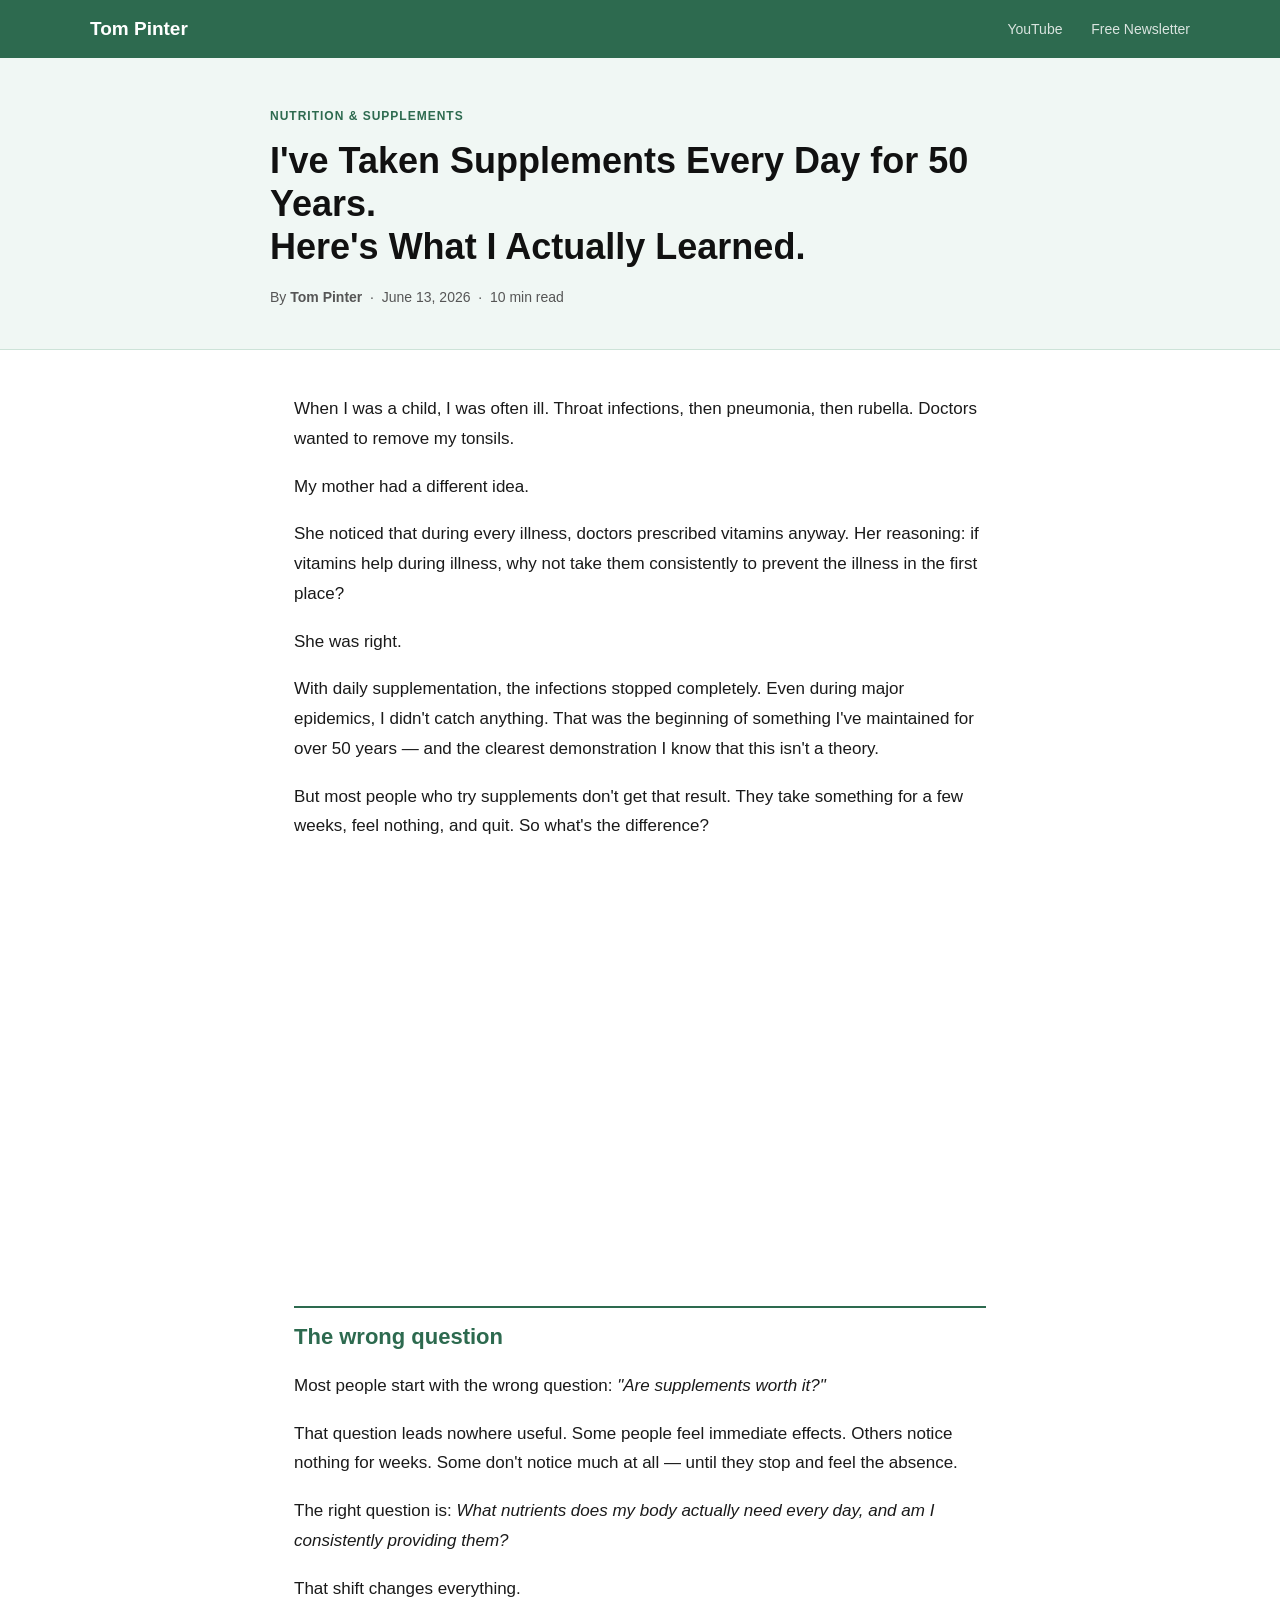
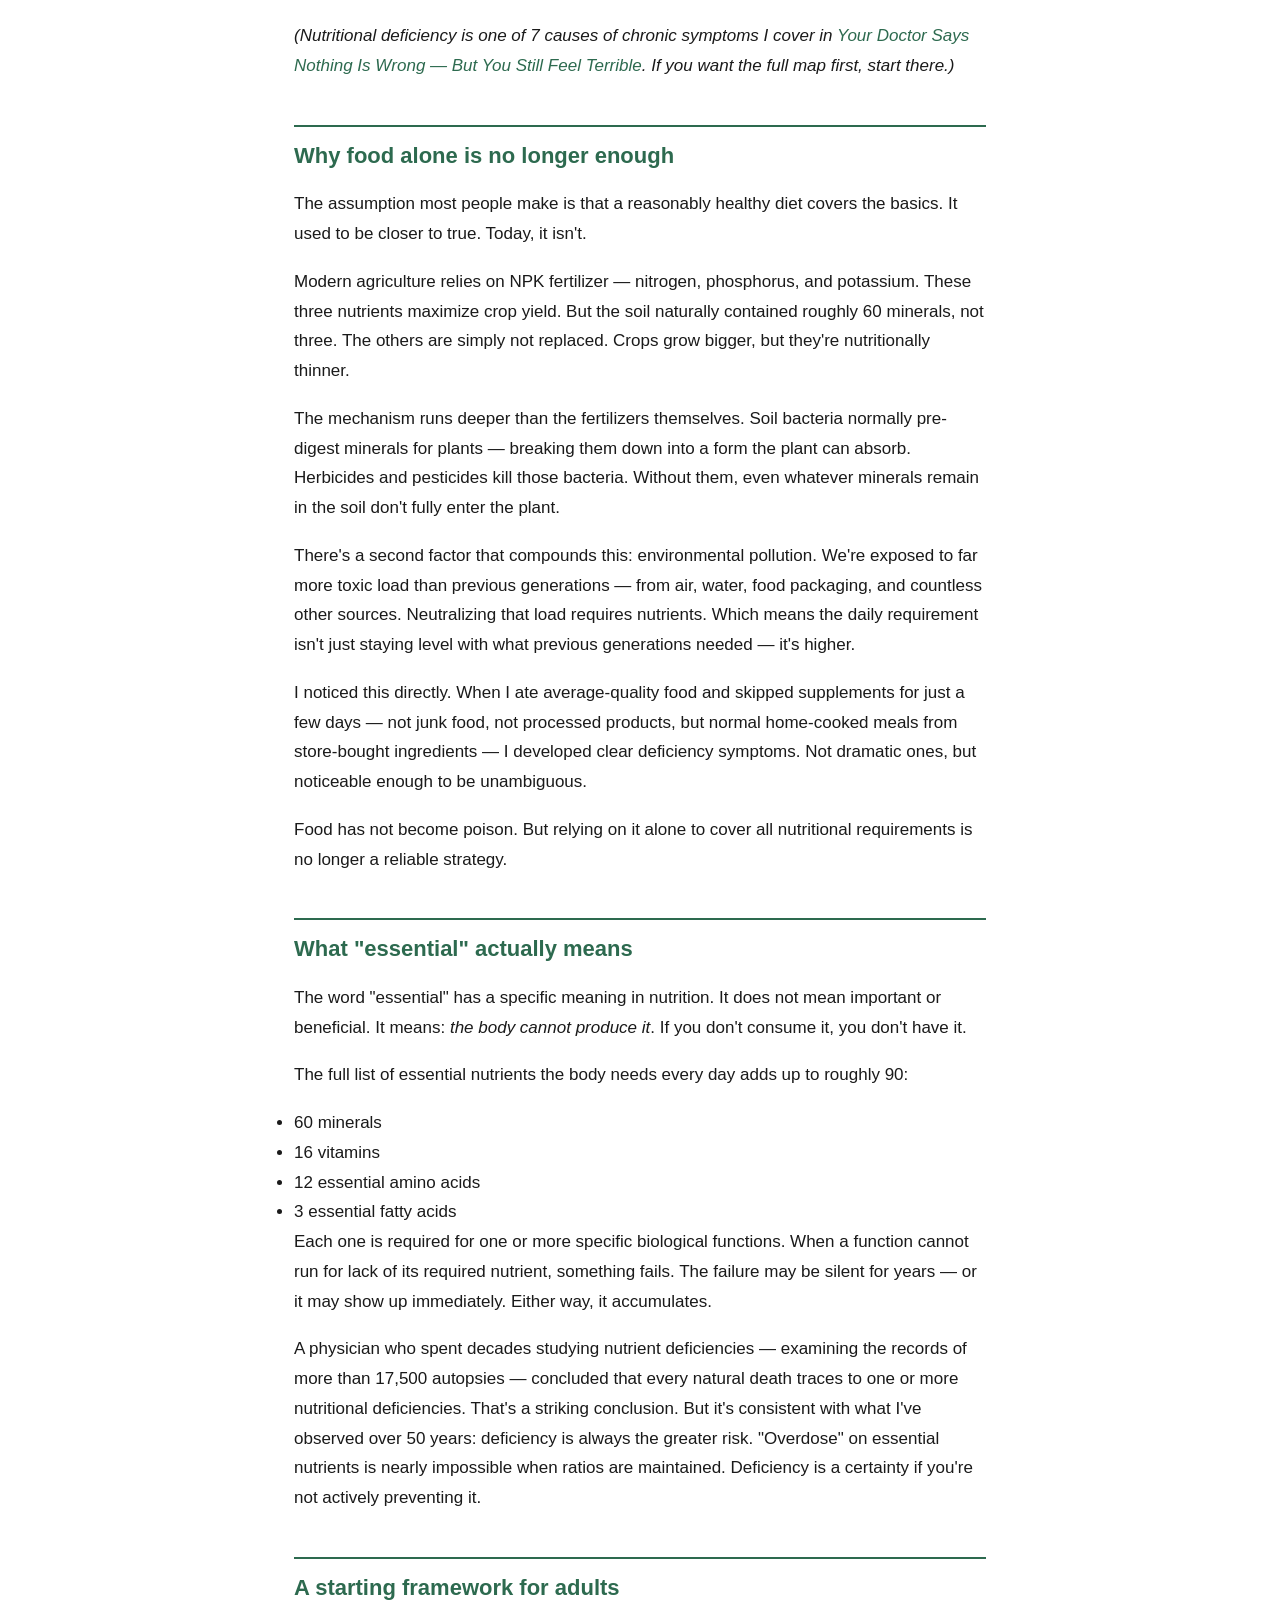
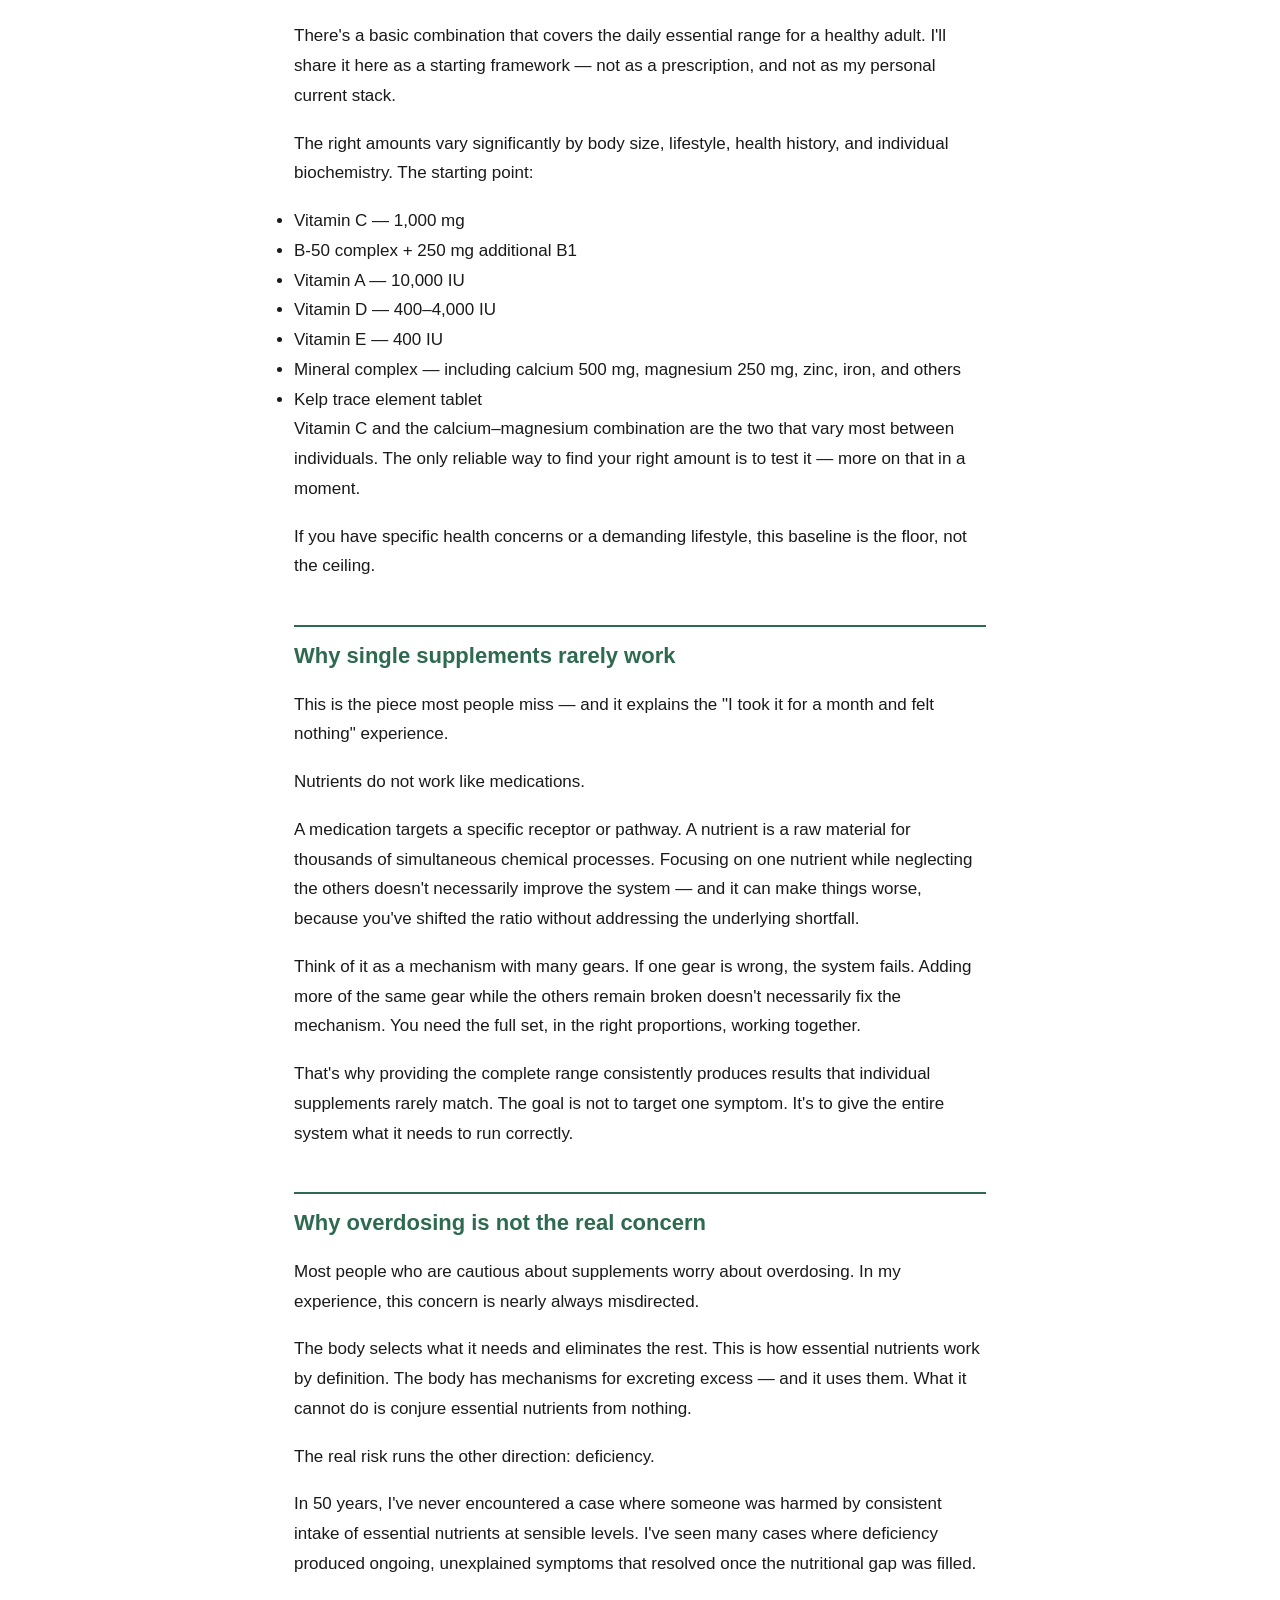
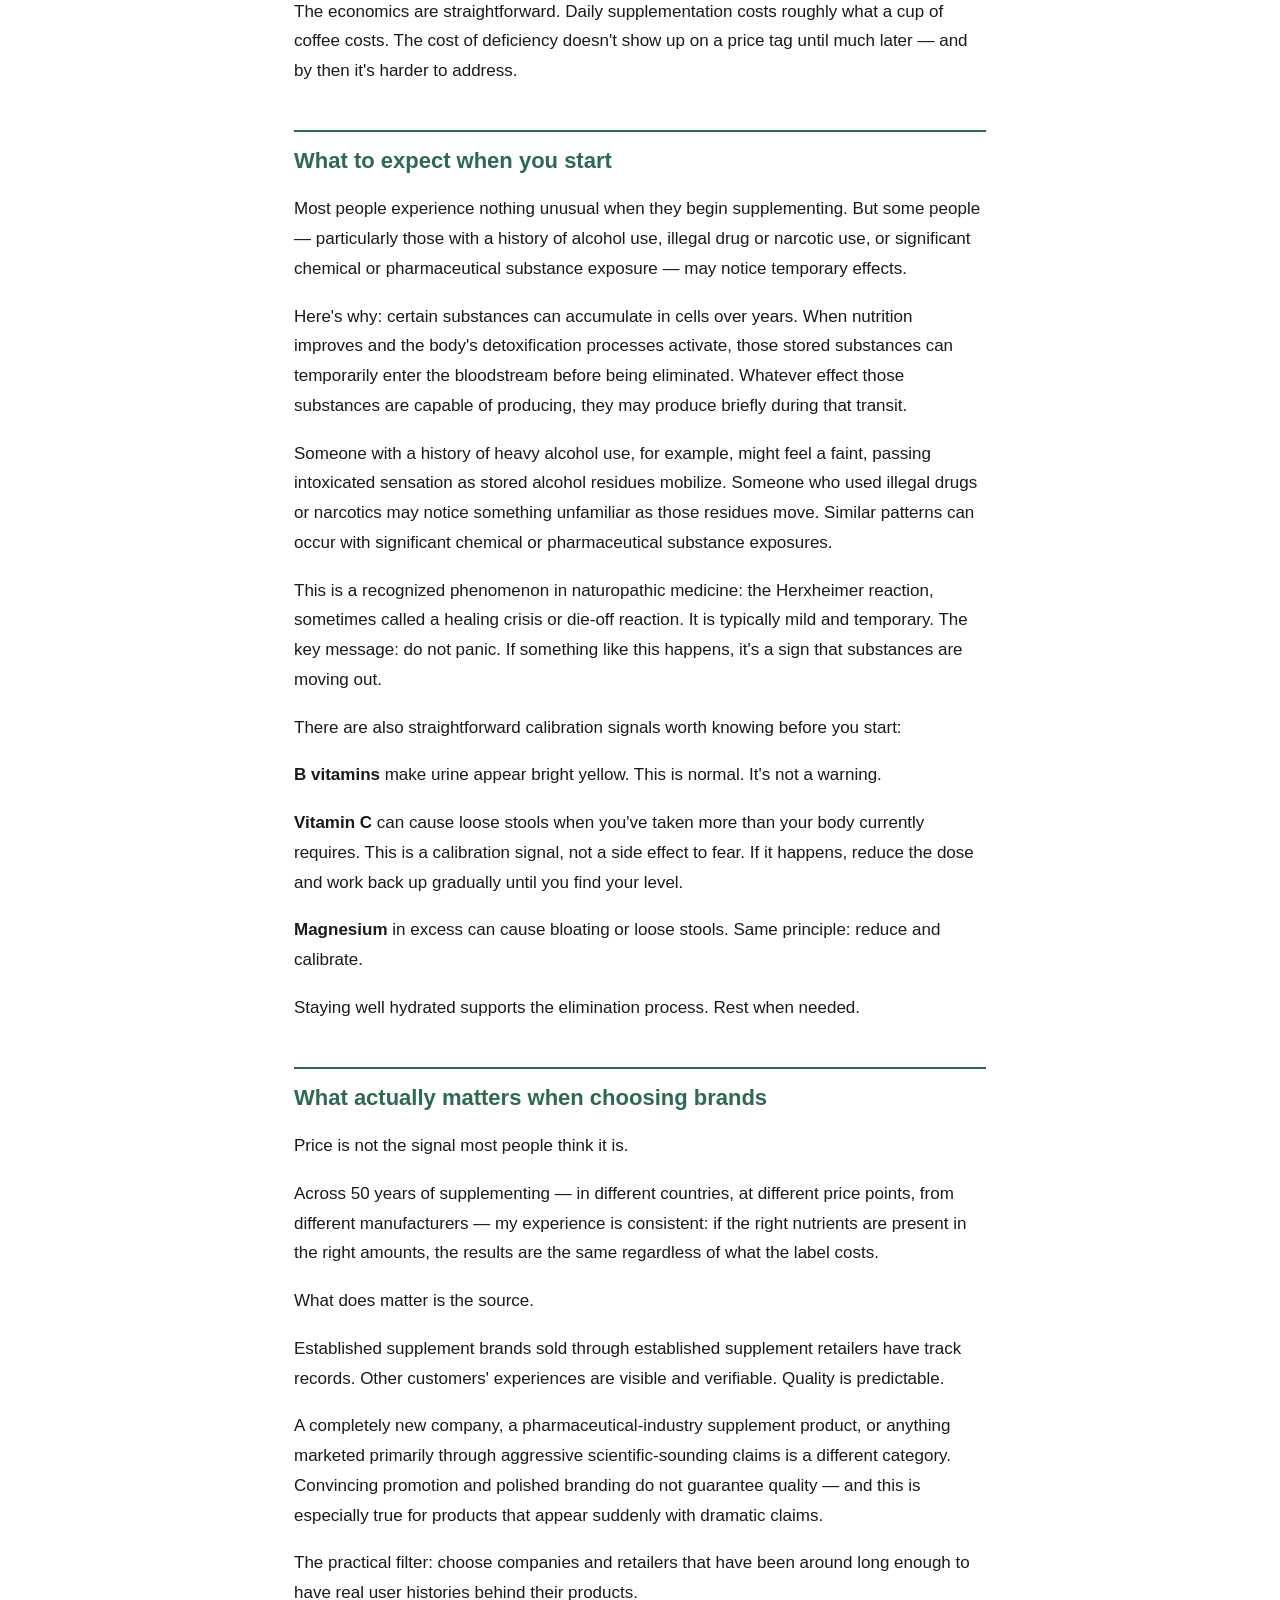
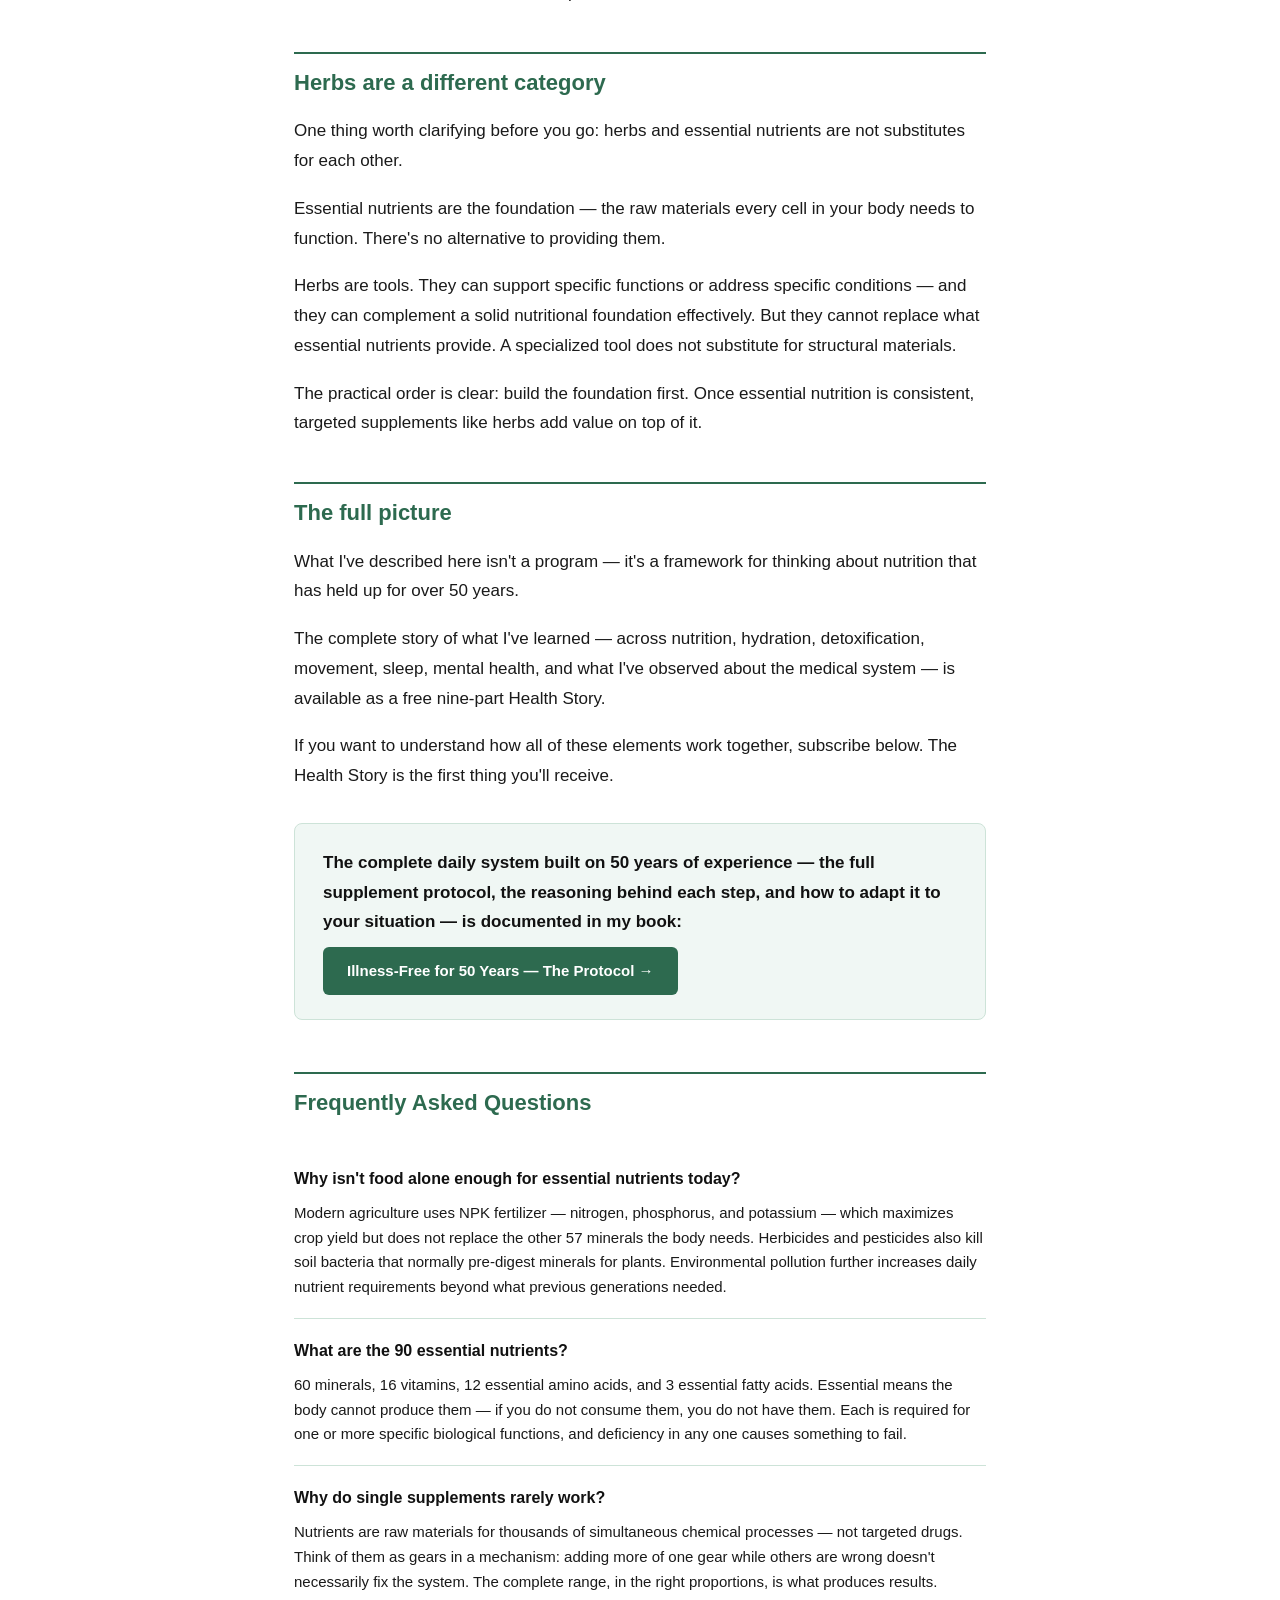
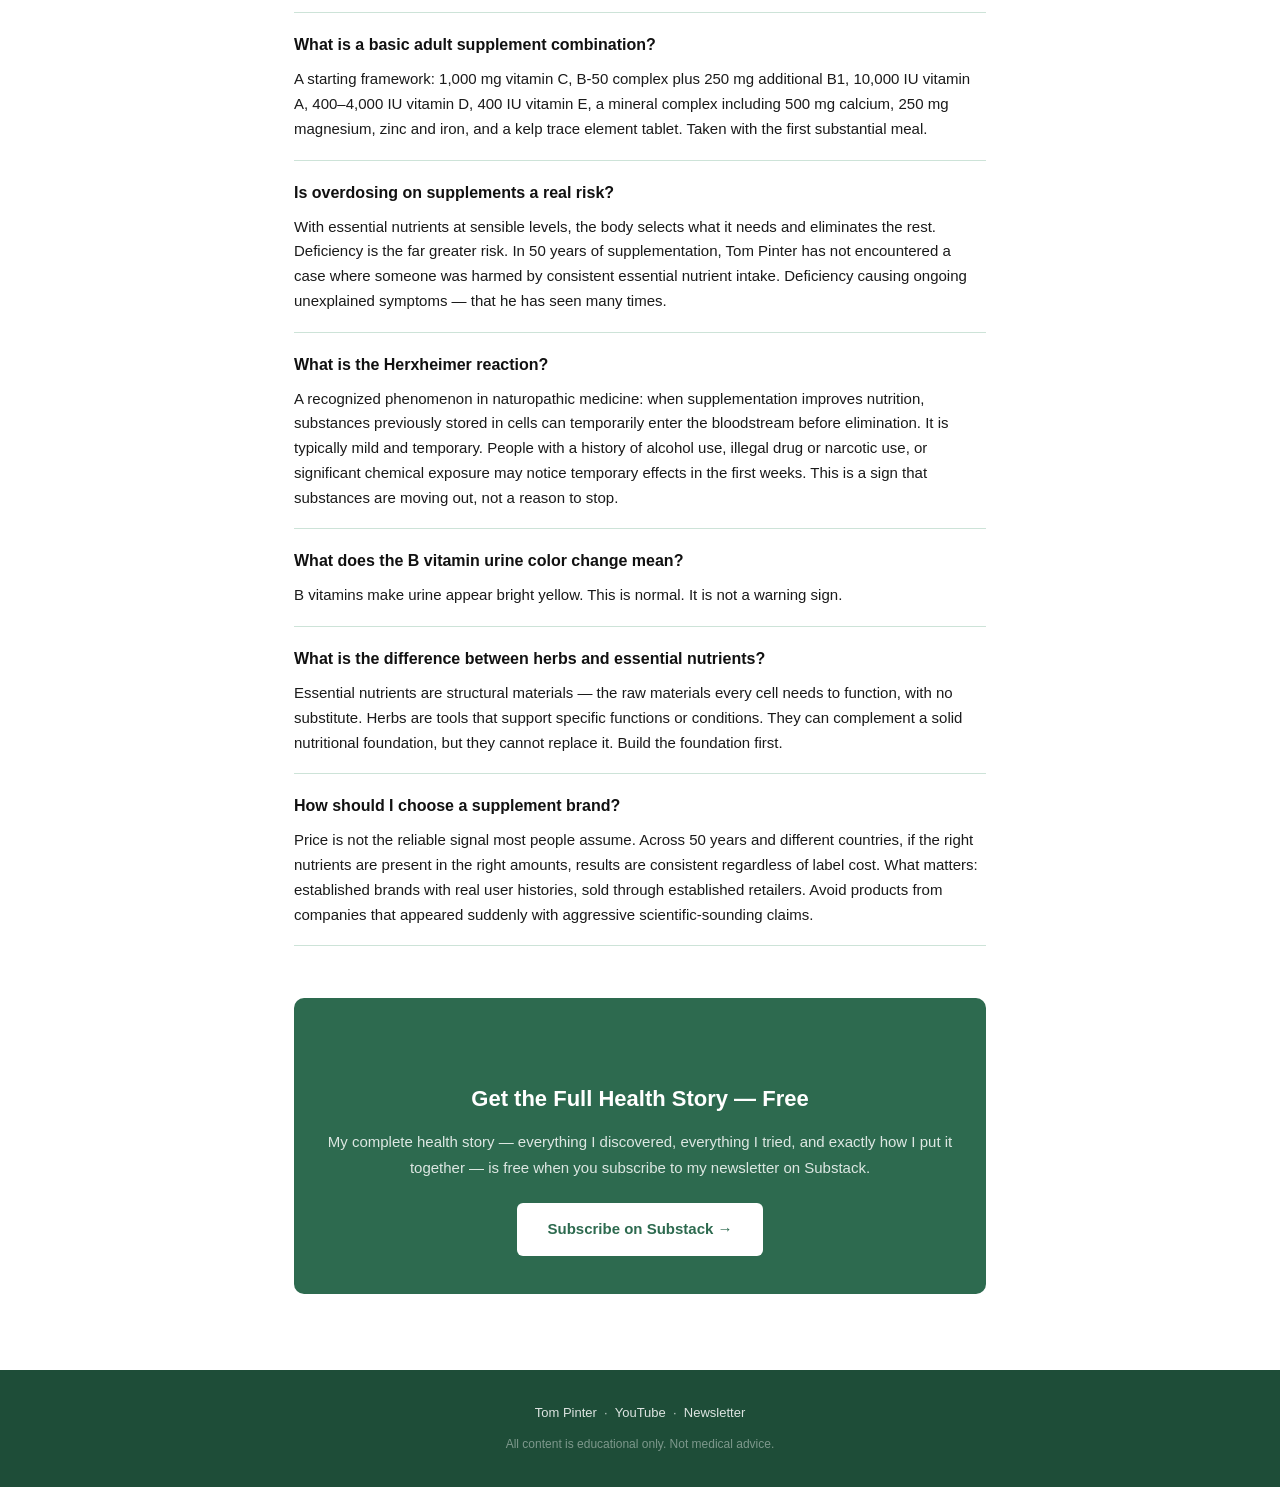
==== commit cff6a730: "Add video2 YouTube embed to supplement-truth article" ====
--- a/supplement-truth/index.html
+++ b/supplement-truth/index.html
@@ -132,6 +132,16 @@
 
   <p>But most people who try supplements don't get that result. They take something for a few weeks, feel nothing, and quit. So what's the difference?</p>
 
+  <div style="position:relative;padding-bottom:56.25%;height:0;overflow:hidden;margin:32px 0;">
+    <iframe src="https://www.youtube.com/embed/GE4FNDlfE6w"
+      title="I've Taken Supplements Every Day for 50 Years. Here's What I Actually Learned."
+      frameborder="0"
+      allow="accelerometer; autoplay; clipboard-write; encrypted-media; gyroscope; picture-in-picture; web-share"
+      referrerpolicy="strict-origin-when-cross-origin"
+      allowfullscreen
+      style="position:absolute;top:0;left:0;width:100%;height:100%;"></iframe>
+  </div>
+
   <h2>The wrong question</h2>
 
   <p>Most people start with the wrong question: <em>"Are supplements worth it?"</em></p>
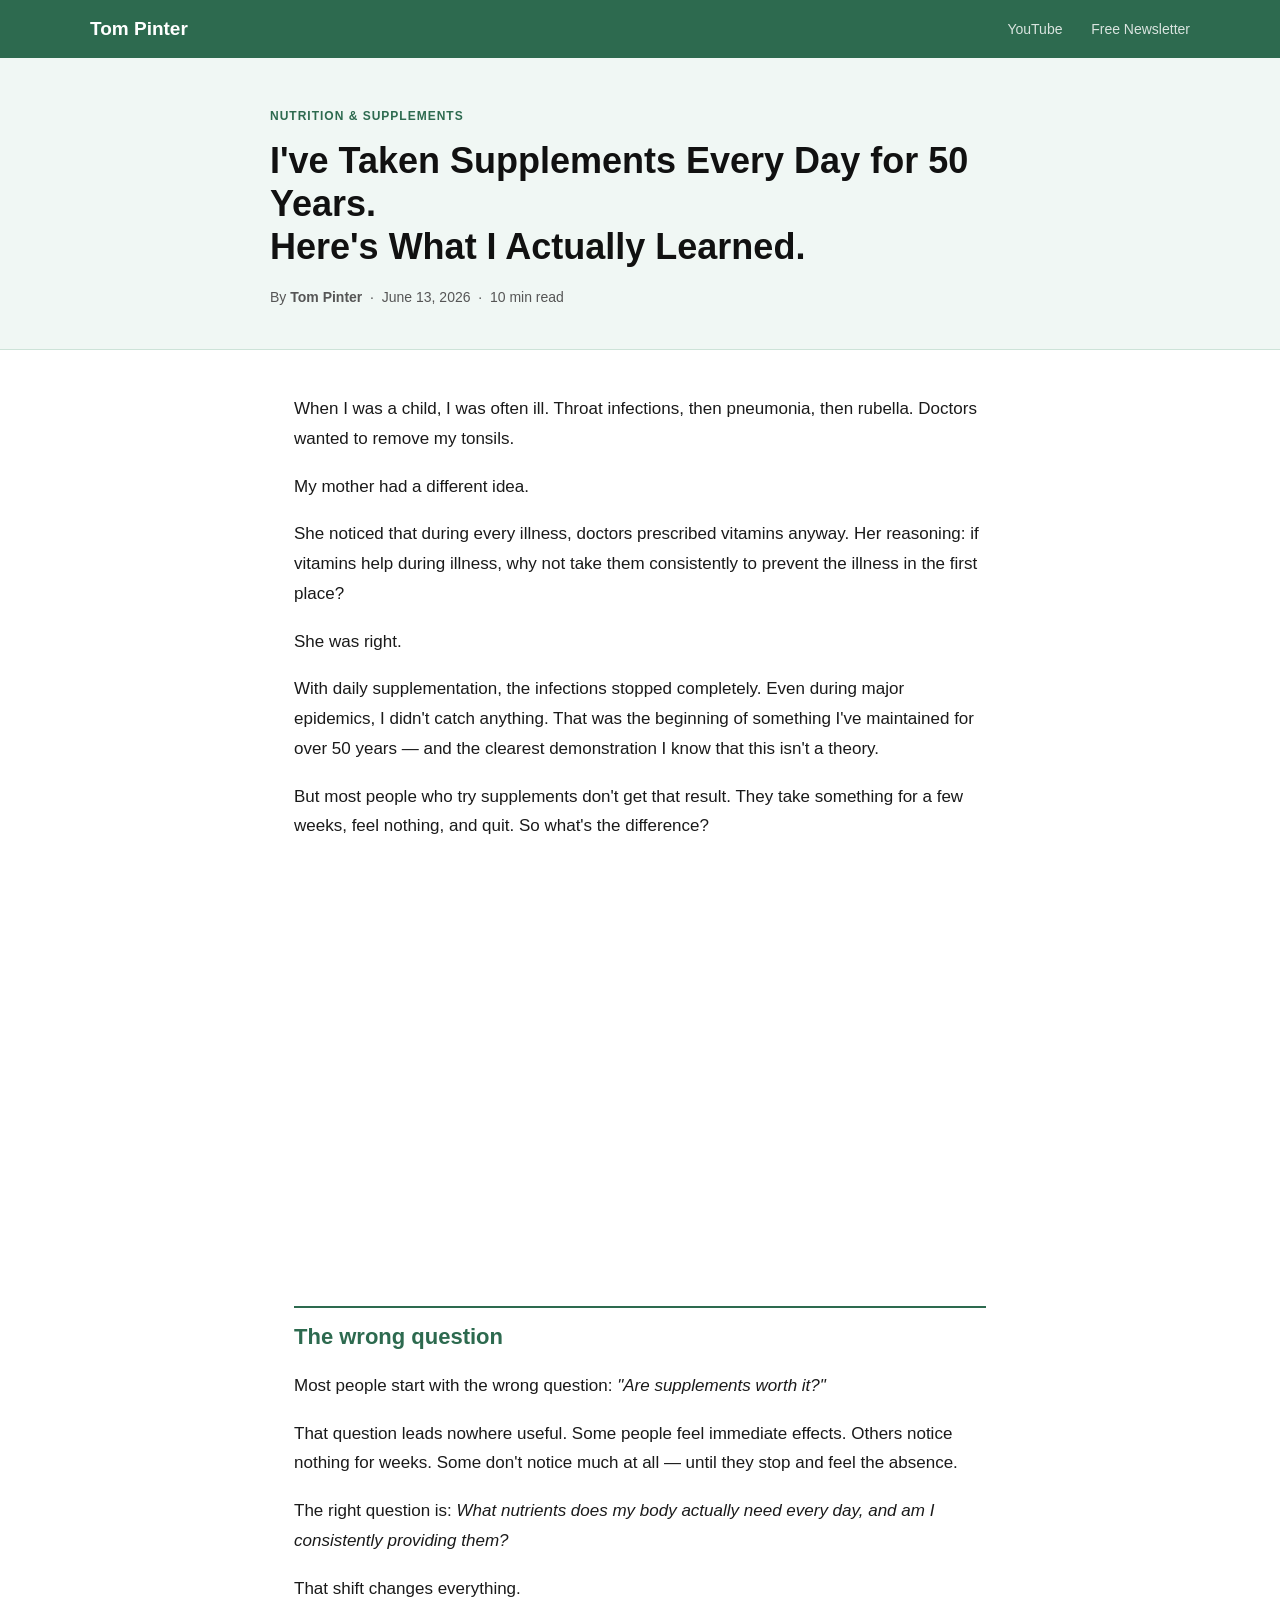
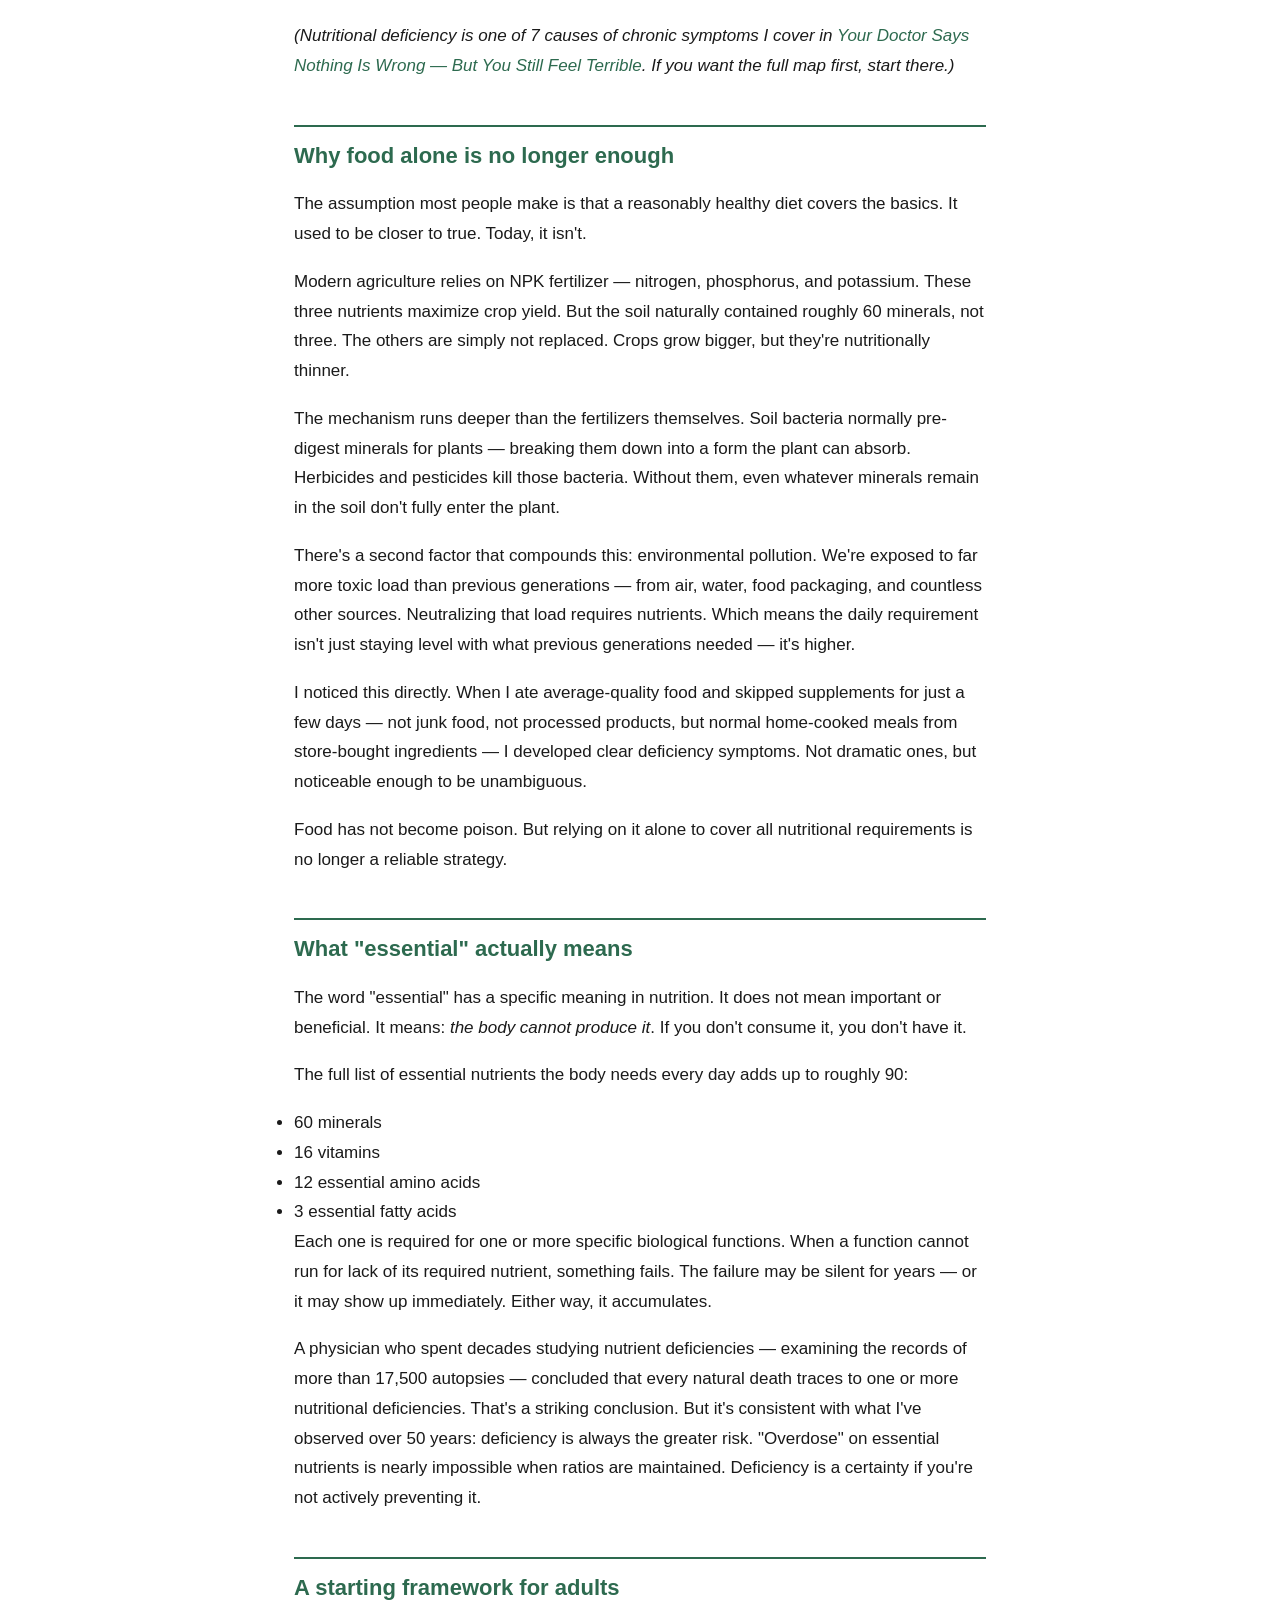
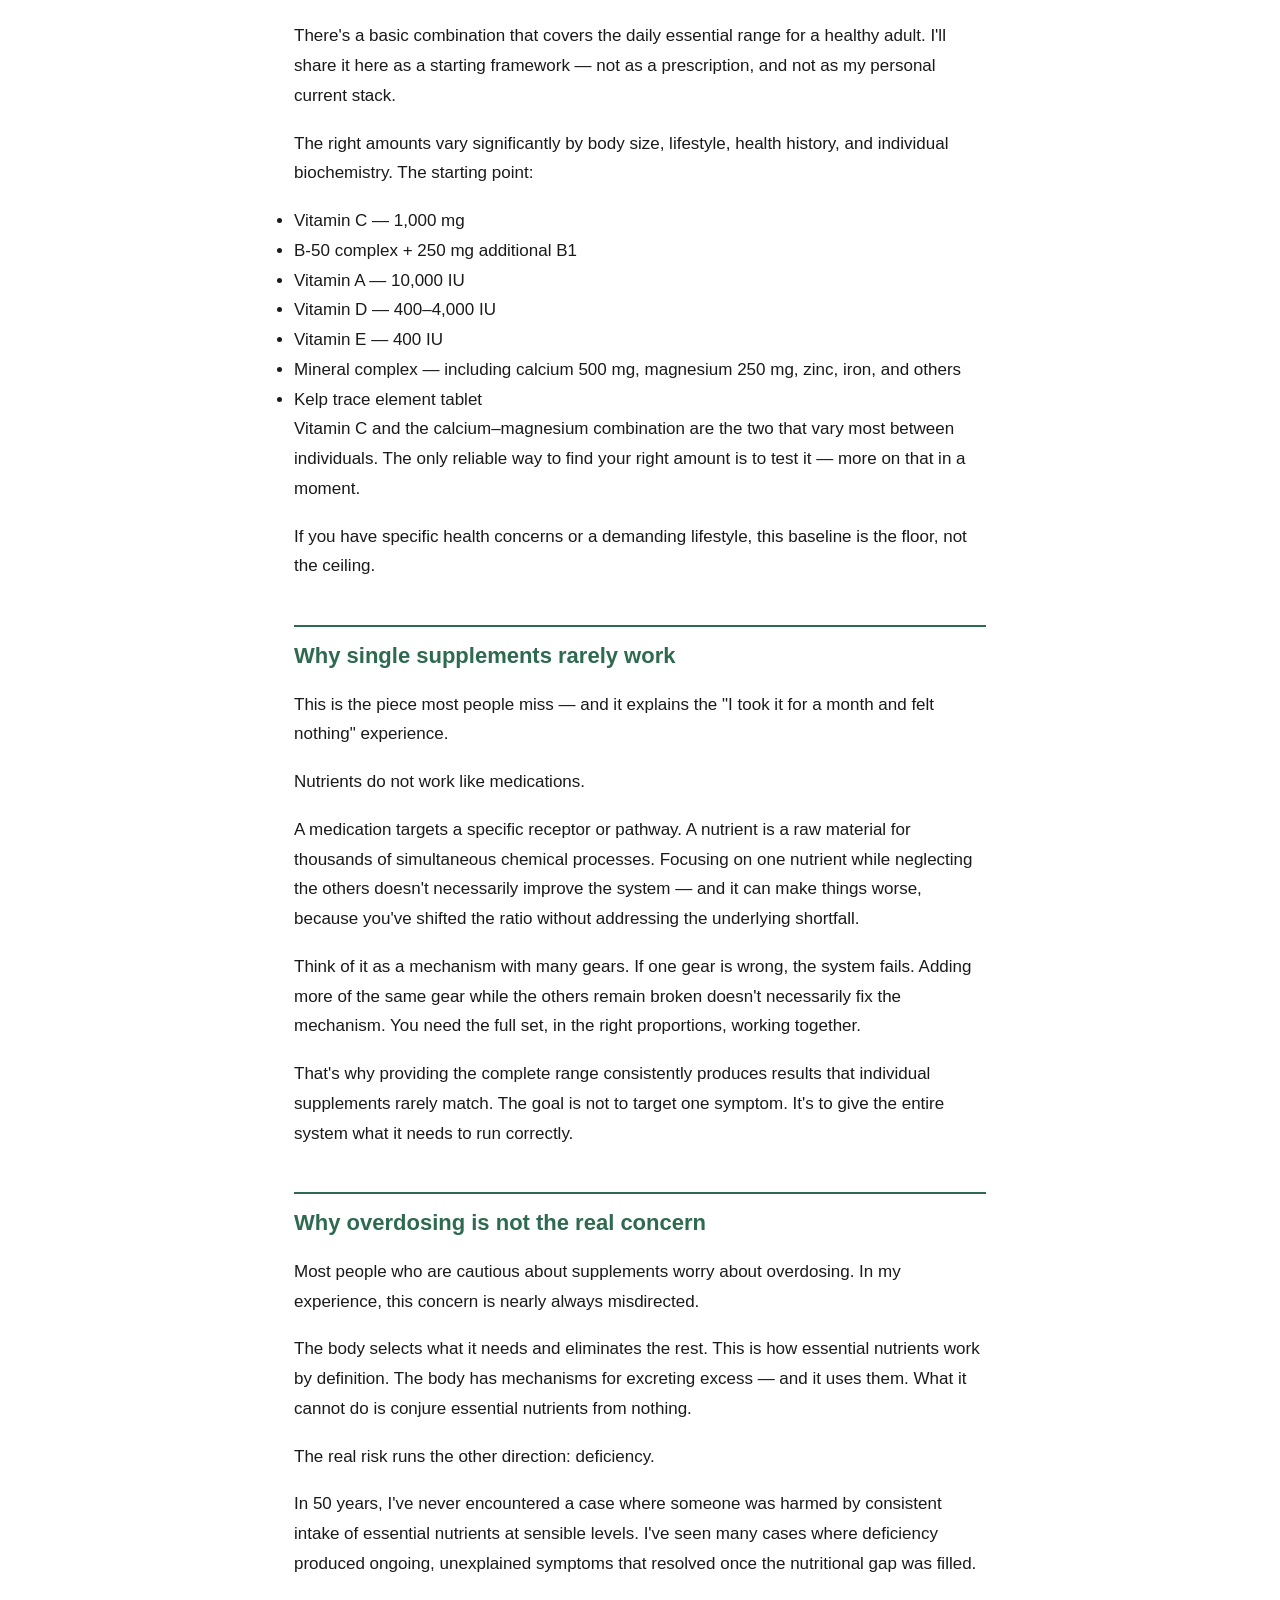
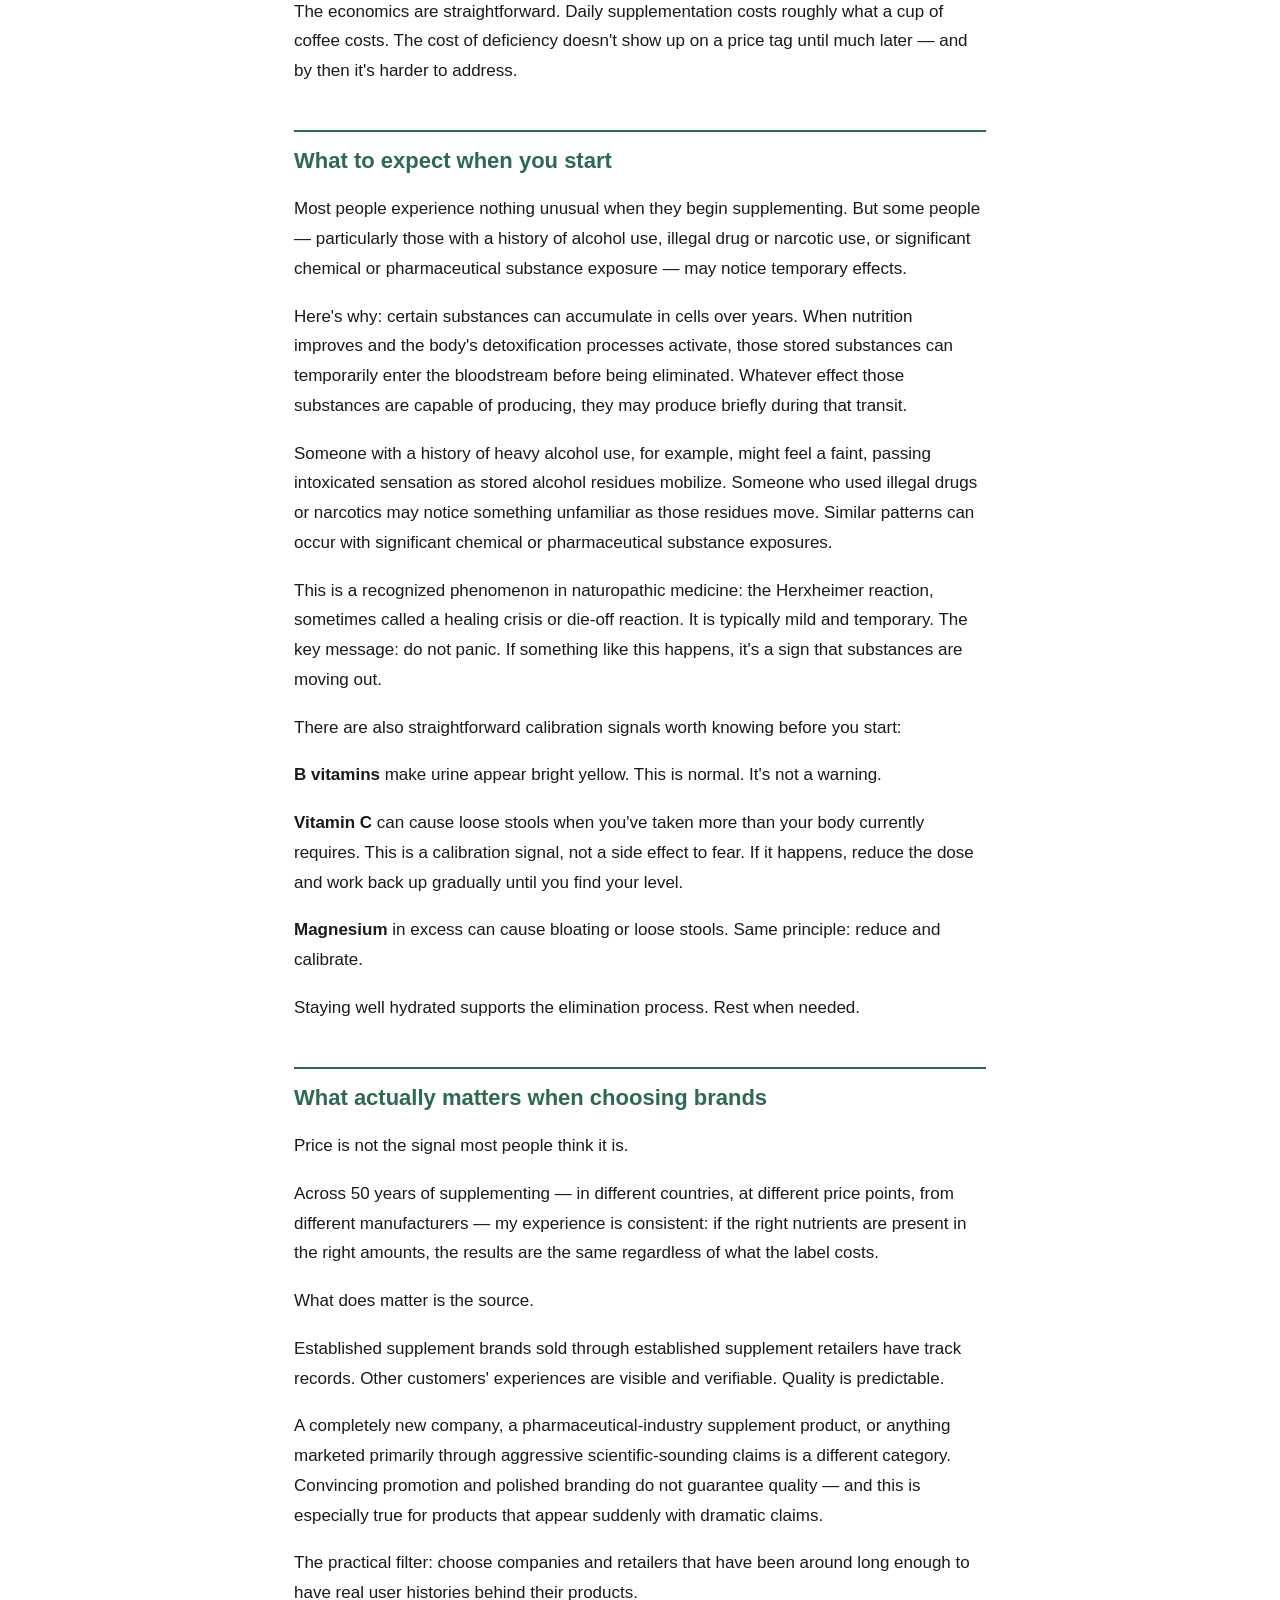
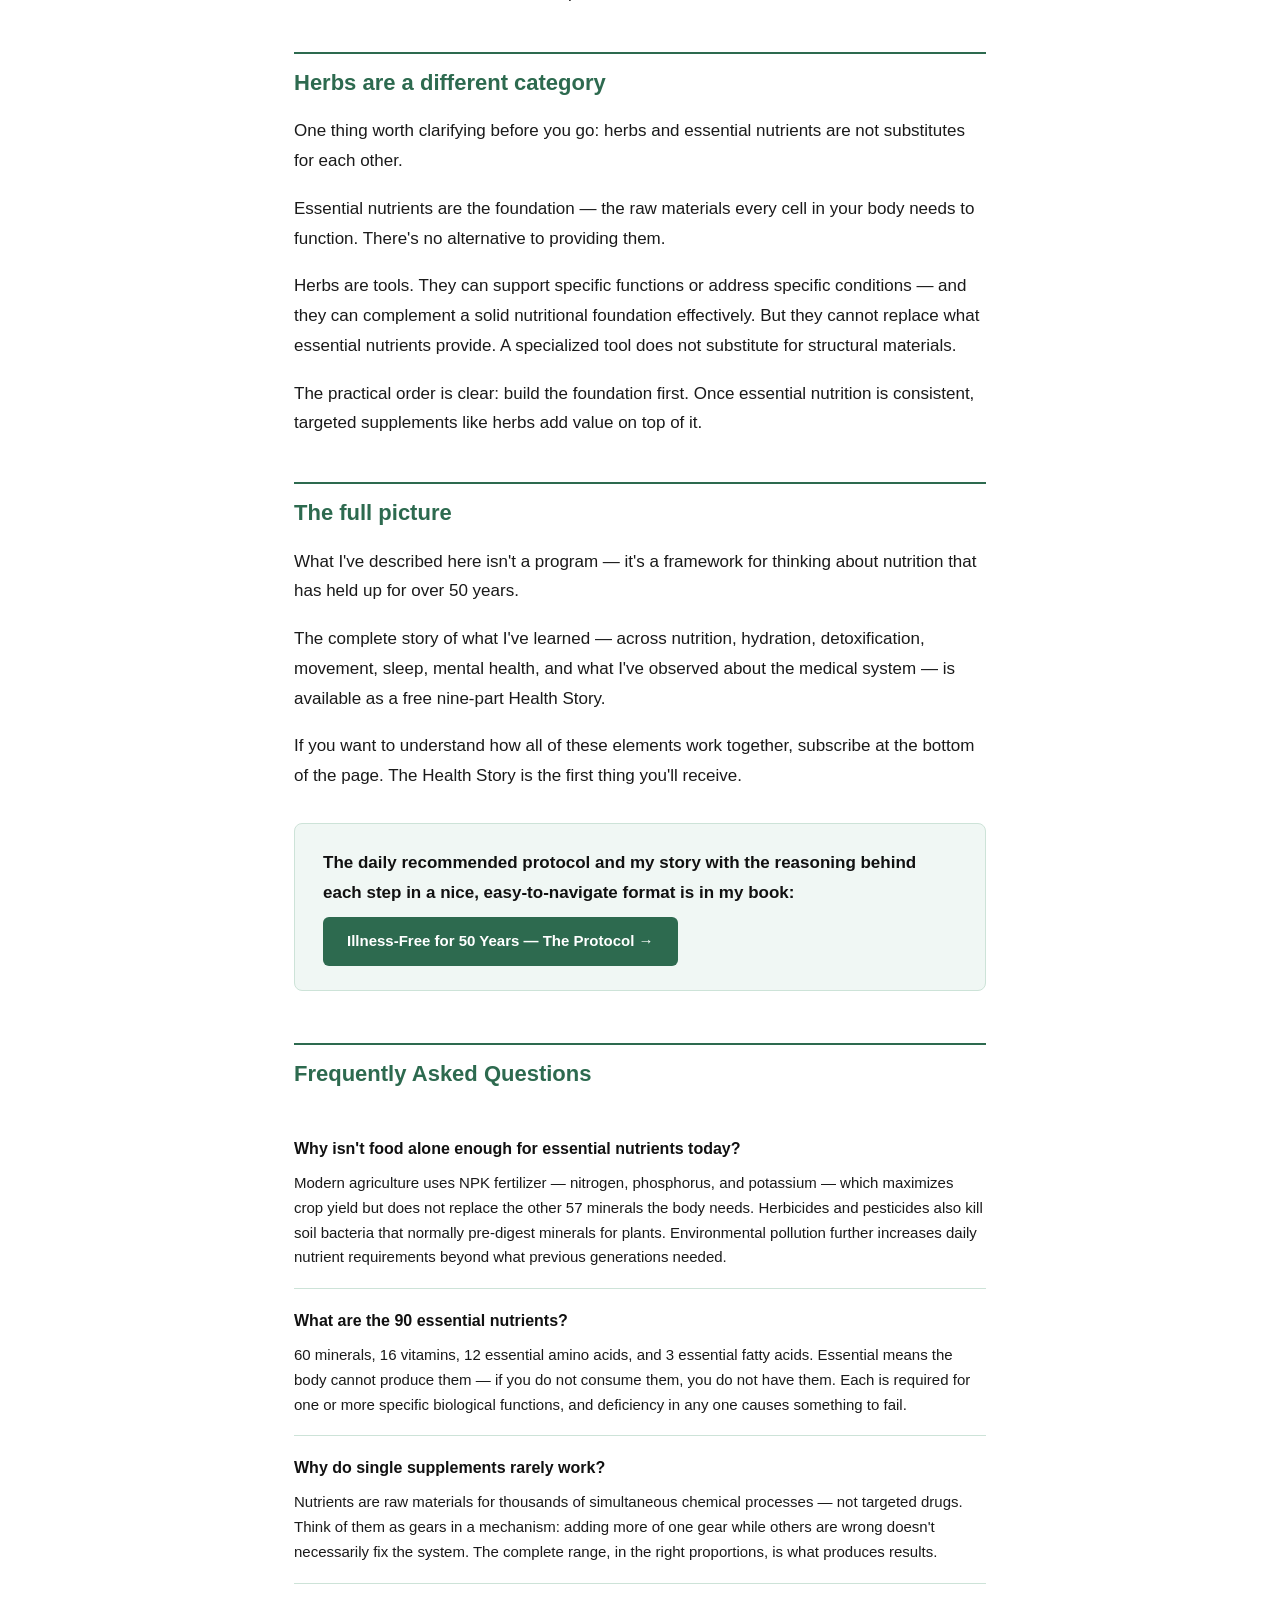
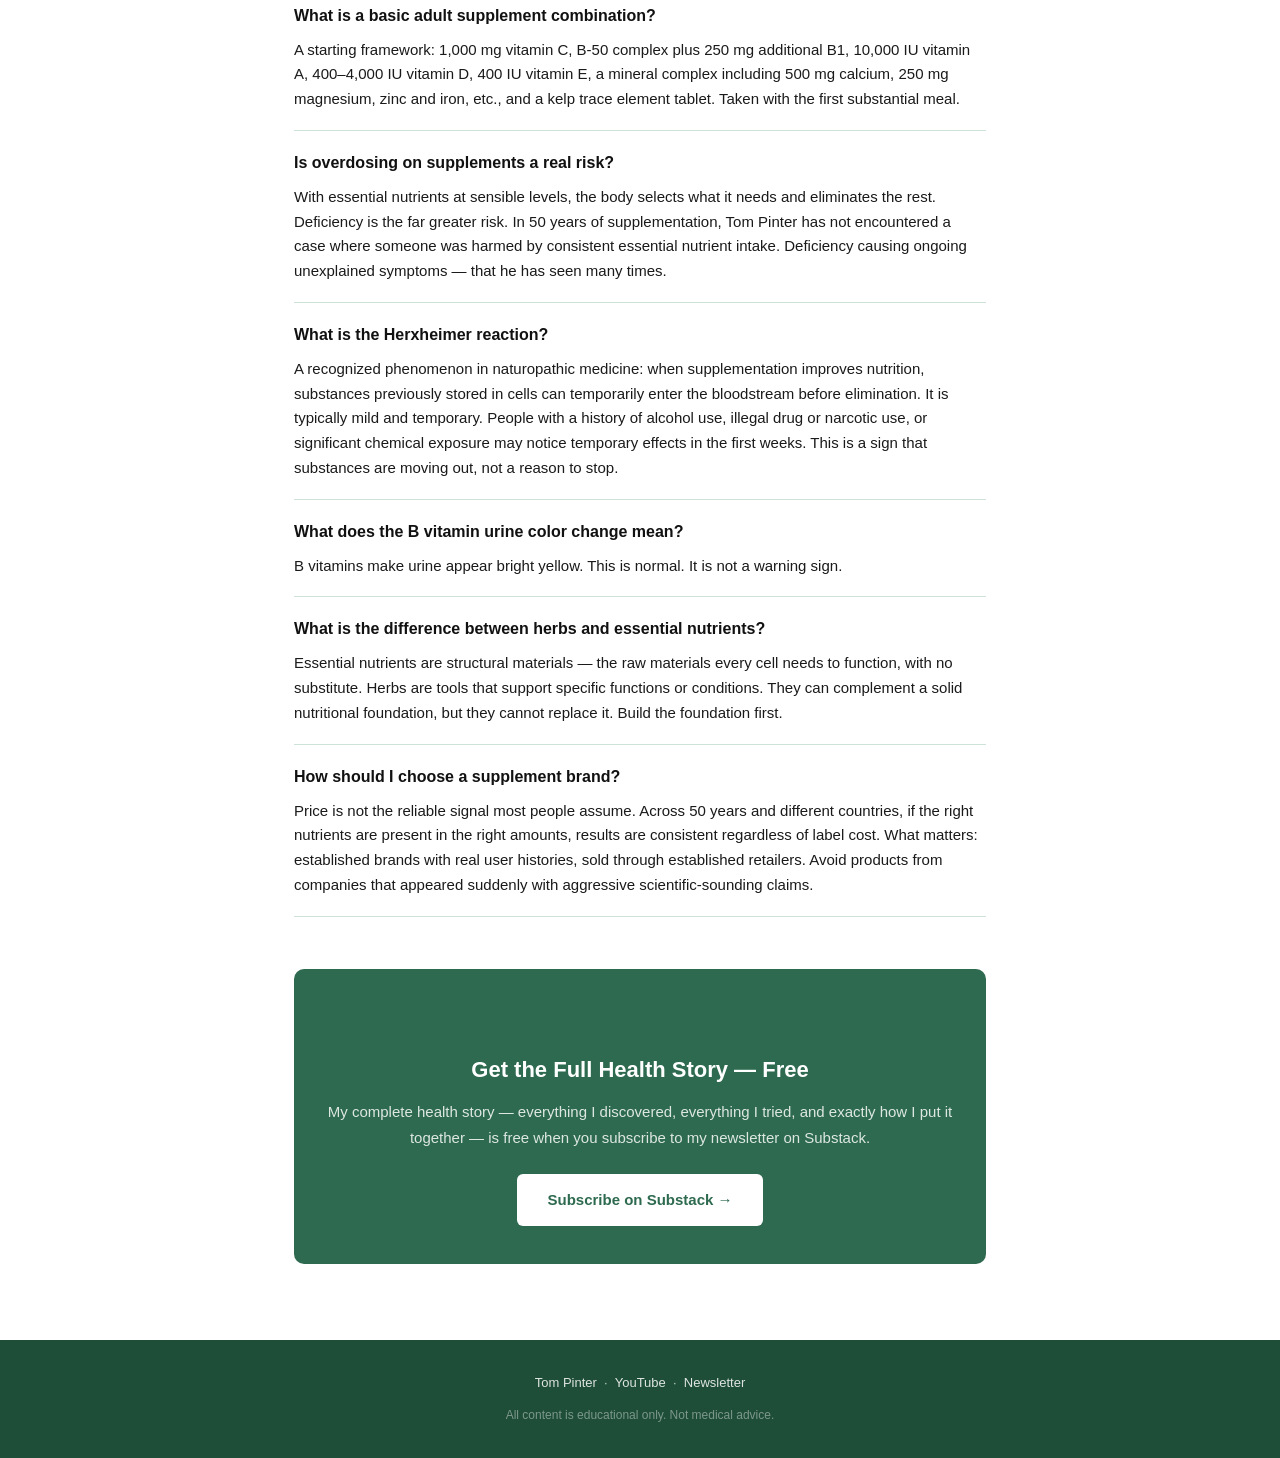
==== commit af757235: "Update article wording: book-teaser phrasing simplified, subscribe-location clarified, FAQ supplemen" ====
--- a/supplement-truth/index.html
+++ b/supplement-truth/index.html
@@ -51,7 +51,7 @@
       {
         "@type": "Question",
         "name": "What is a basic adult supplement combination?",
-        "acceptedAnswer": { "@type": "Answer", "text": "A starting framework: 1,000 mg vitamin C, B-50 complex plus 250 mg additional B1, 10,000 IU vitamin A, 400–4,000 IU vitamin D, 400 IU vitamin E, a mineral complex including 500 mg calcium, 250 mg magnesium, zinc and iron, and a kelp trace element tablet. Taken with the first substantial meal." }
+        "acceptedAnswer": { "@type": "Answer", "text": "A starting framework: 1,000 mg vitamin C, B-50 complex plus 250 mg additional B1, 10,000 IU vitamin A, 400–4,000 IU vitamin D, 400 IU vitamin E, a mineral complex including 500 mg calcium, 250 mg magnesium, zinc and iron, etc., and a kelp trace element tablet. Taken with the first substantial meal." }
       },
       {
         "@type": "Question",
@@ -278,11 +278,11 @@
 
   <p>The complete story of what I've learned — across nutrition, hydration, detoxification, movement, sleep, mental health, and what I've observed about the medical system — is available as a free nine-part Health Story.</p>
 
-  <p>If you want to understand how all of these elements work together, subscribe below. The Health Story is the first thing you'll receive.</p>
+  <p>If you want to understand how all of these elements work together, subscribe at the bottom of the page. The Health Story is the first thing you'll receive.</p>
 
   <!-- Book teaser -->
   <div style="background:var(--green-light);border:1px solid var(--border);border-radius:8px;padding:24px 28px;margin:32px 0;">
-    <p style="margin-bottom:10px;font-weight:700;color:#111;">The complete daily system built on 50 years of experience — the full supplement protocol, the reasoning behind each step, and how to adapt it to your situation — is documented in my book:</p>
+    <p style="margin-bottom:10px;font-weight:700;color:#111;">The daily recommended protocol and my story with the reasoning behind each step in a nice, easy-to-navigate format is in my book:</p>
     <a href="https://whop.com/holistic-health-guide-by-tom/illness-free-for-50-years-the-book"
        target="_blank" rel="noopener"
        style="display:inline-block;background:var(--green);color:#fff;padding:11px 24px;border-radius:6px;font-weight:700;font-size:15px;text-decoration:none;">
@@ -311,7 +311,7 @@
 
     <div class="faq-item">
       <div class="faq-q">What is a basic adult supplement combination?</div>
-      <div class="faq-a">A starting framework: 1,000 mg vitamin C, B-50 complex plus 250 mg additional B1, 10,000 IU vitamin A, 400–4,000 IU vitamin D, 400 IU vitamin E, a mineral complex including 500 mg calcium, 250 mg magnesium, zinc and iron, and a kelp trace element tablet. Taken with the first substantial meal.</div>
+      <div class="faq-a">A starting framework: 1,000 mg vitamin C, B-50 complex plus 250 mg additional B1, 10,000 IU vitamin A, 400–4,000 IU vitamin D, 400 IU vitamin E, a mineral complex including 500 mg calcium, 250 mg magnesium, zinc and iron, etc., and a kelp trace element tablet. Taken with the first substantial meal.</div>
     </div>
 
     <div class="faq-item">
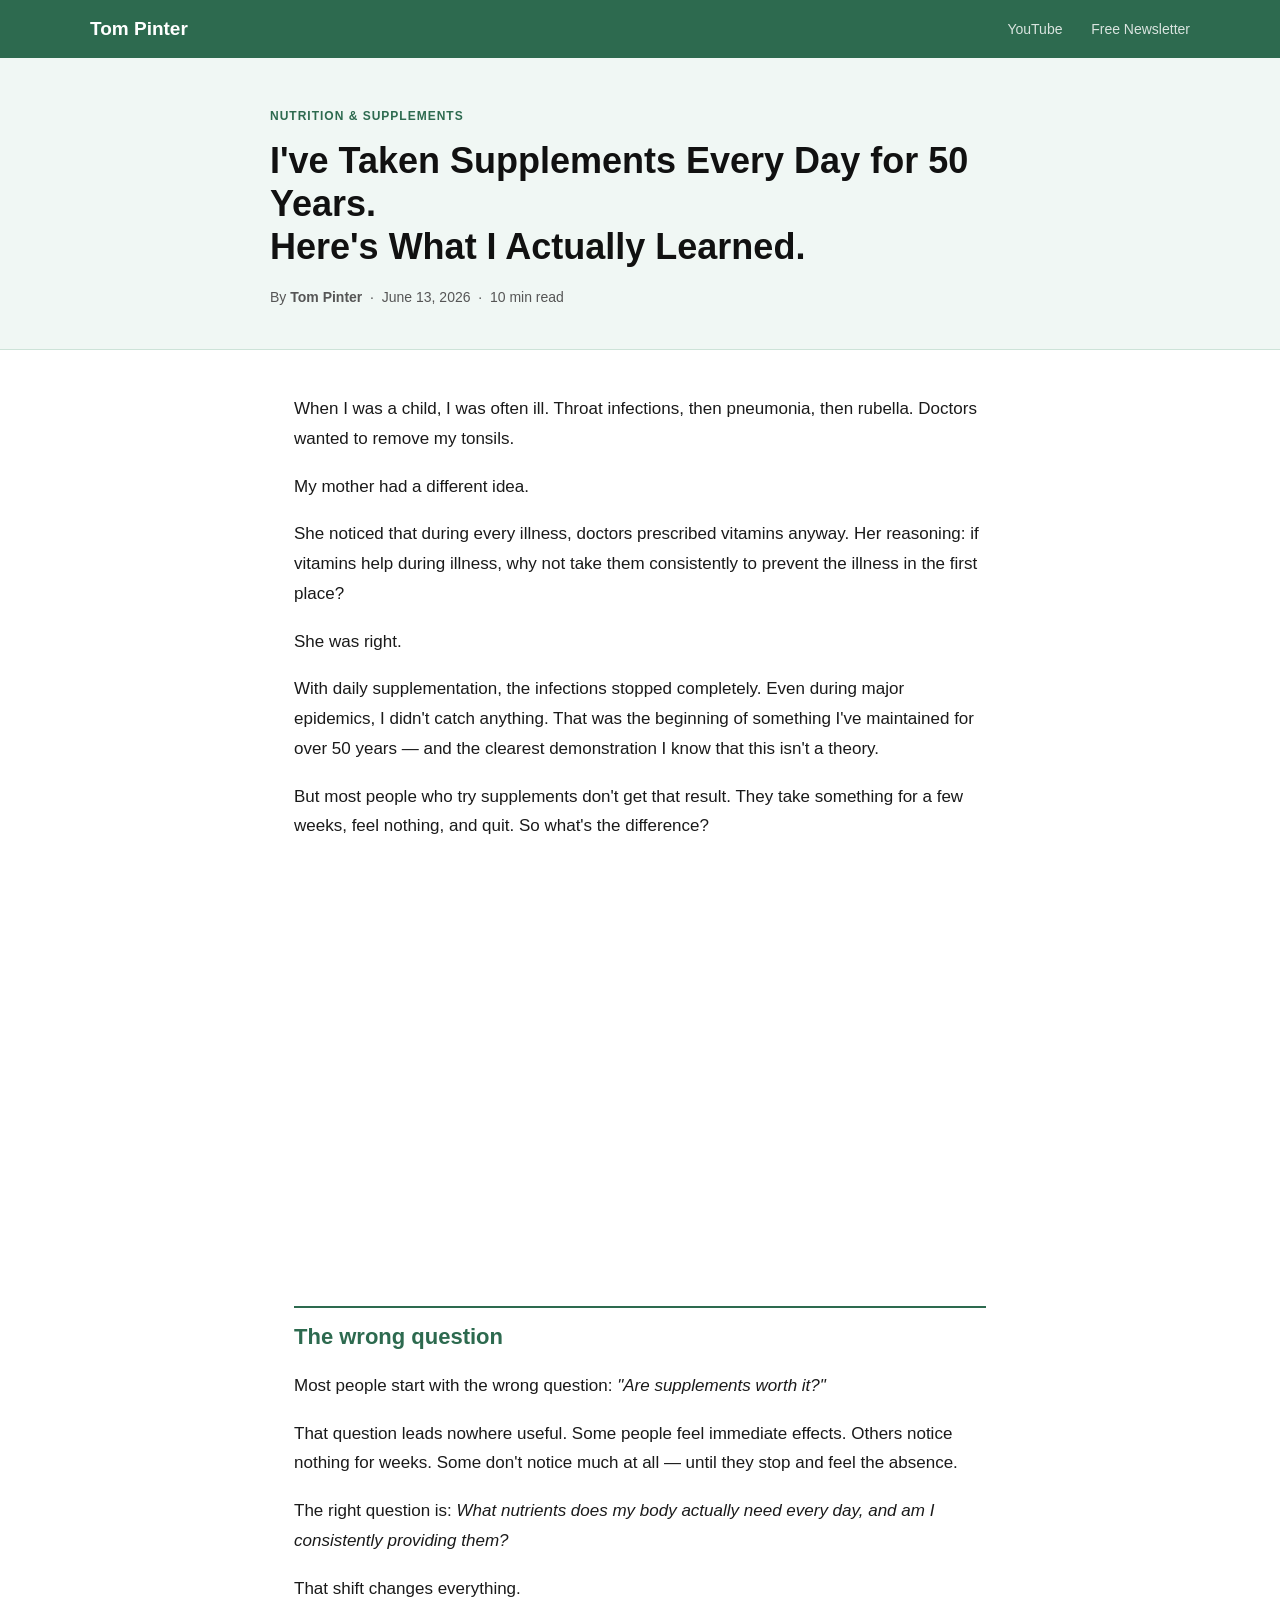
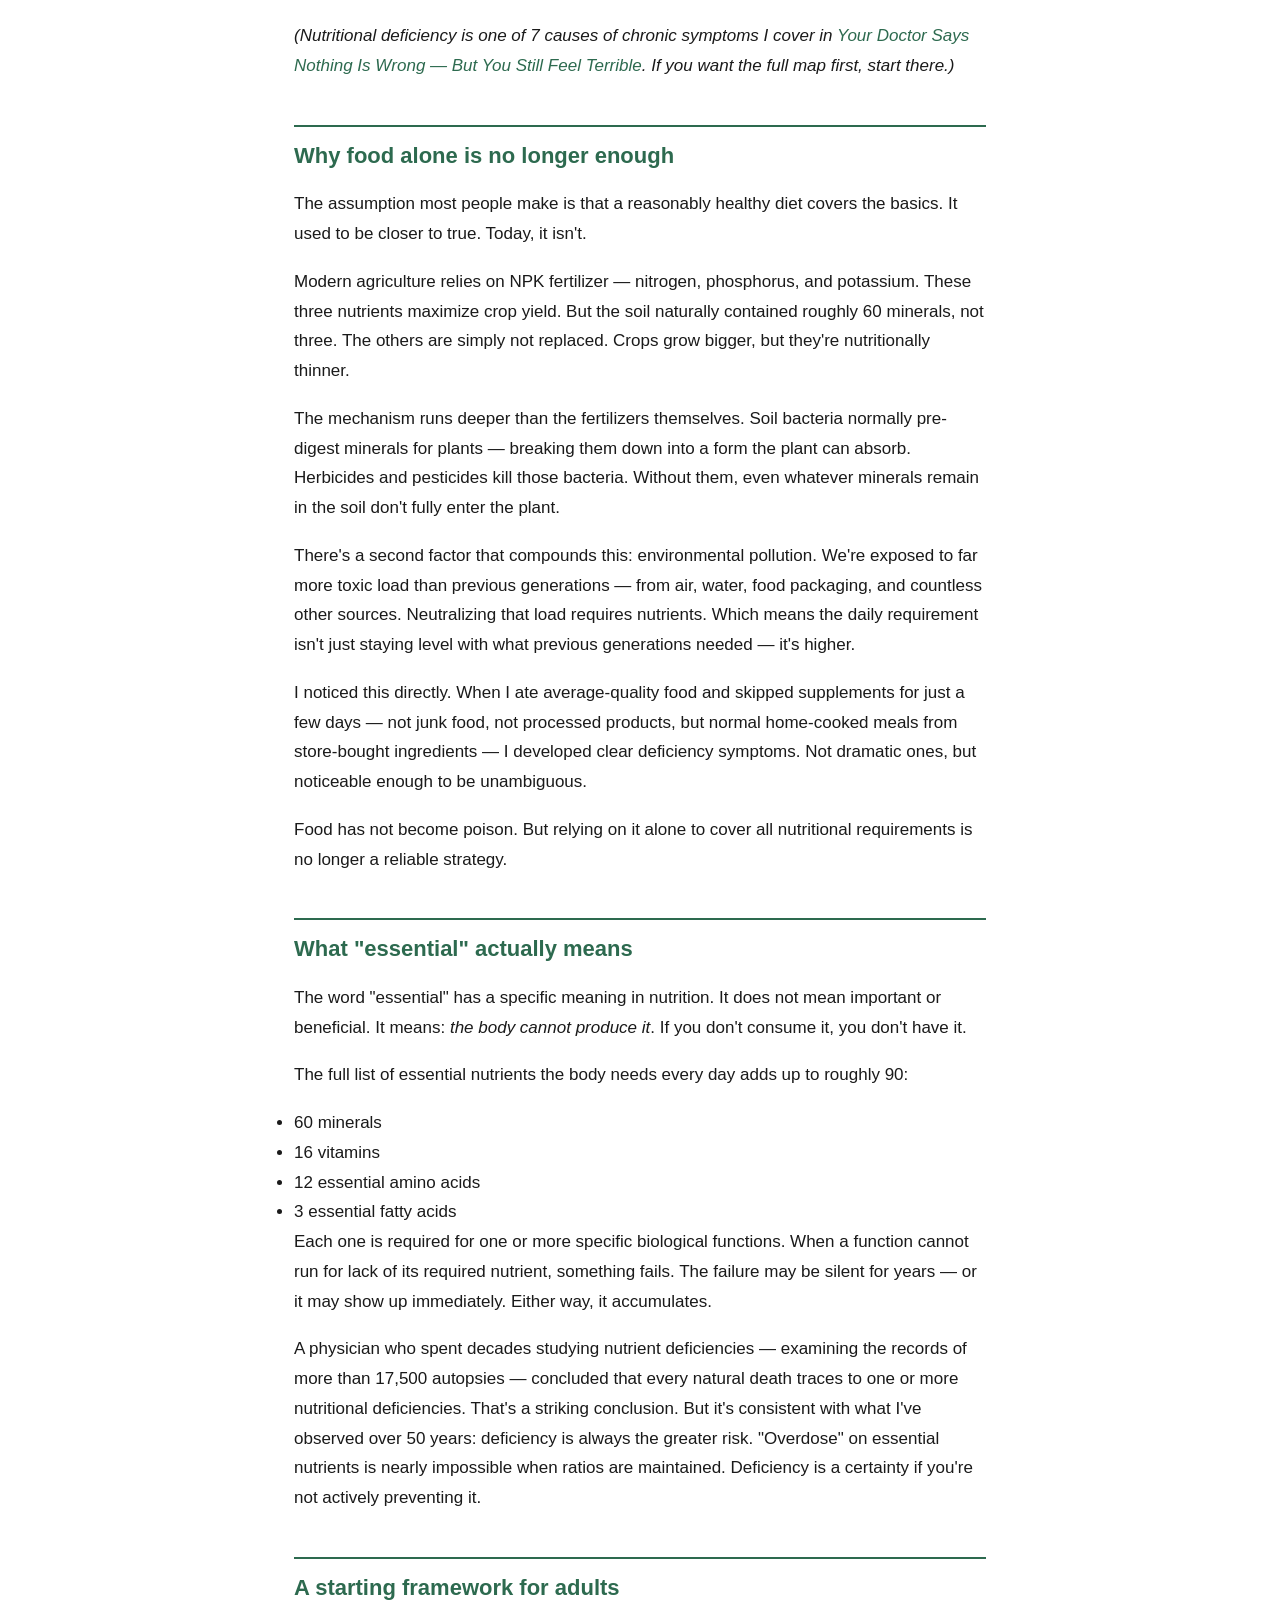
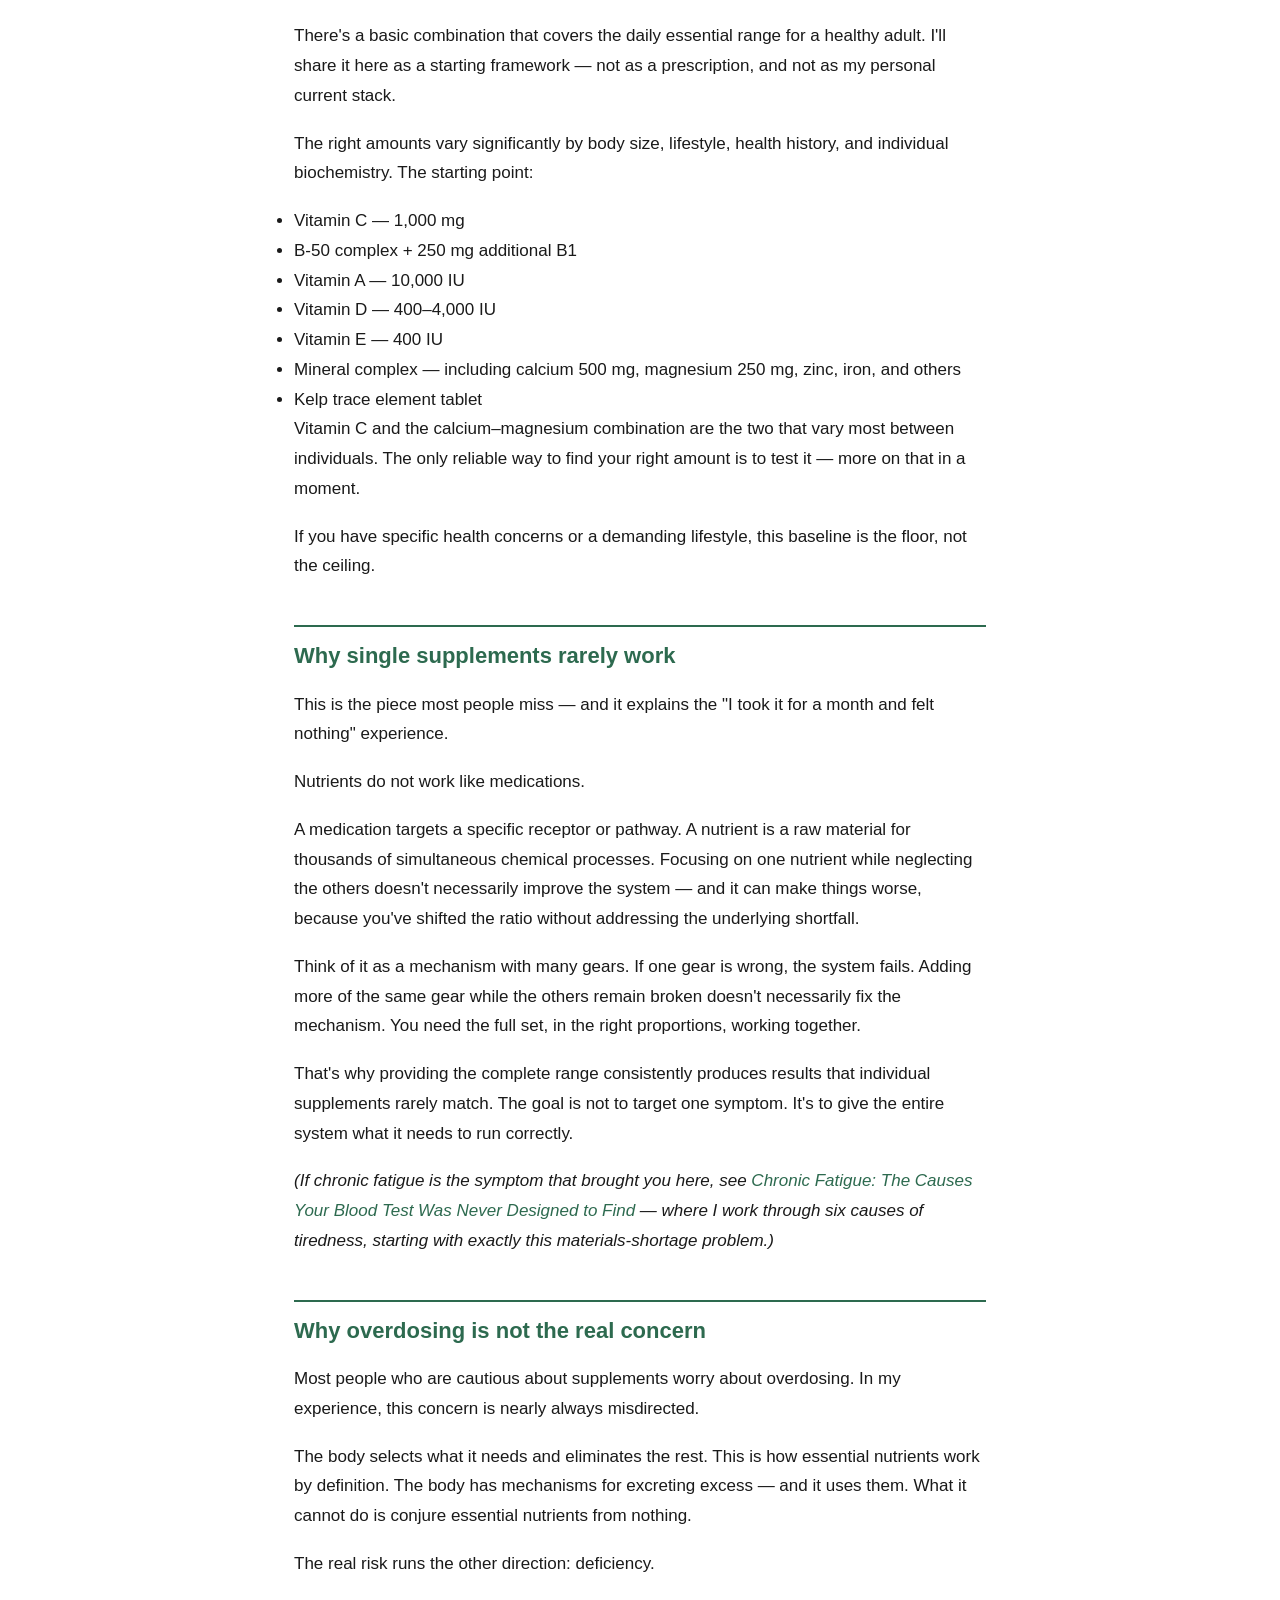
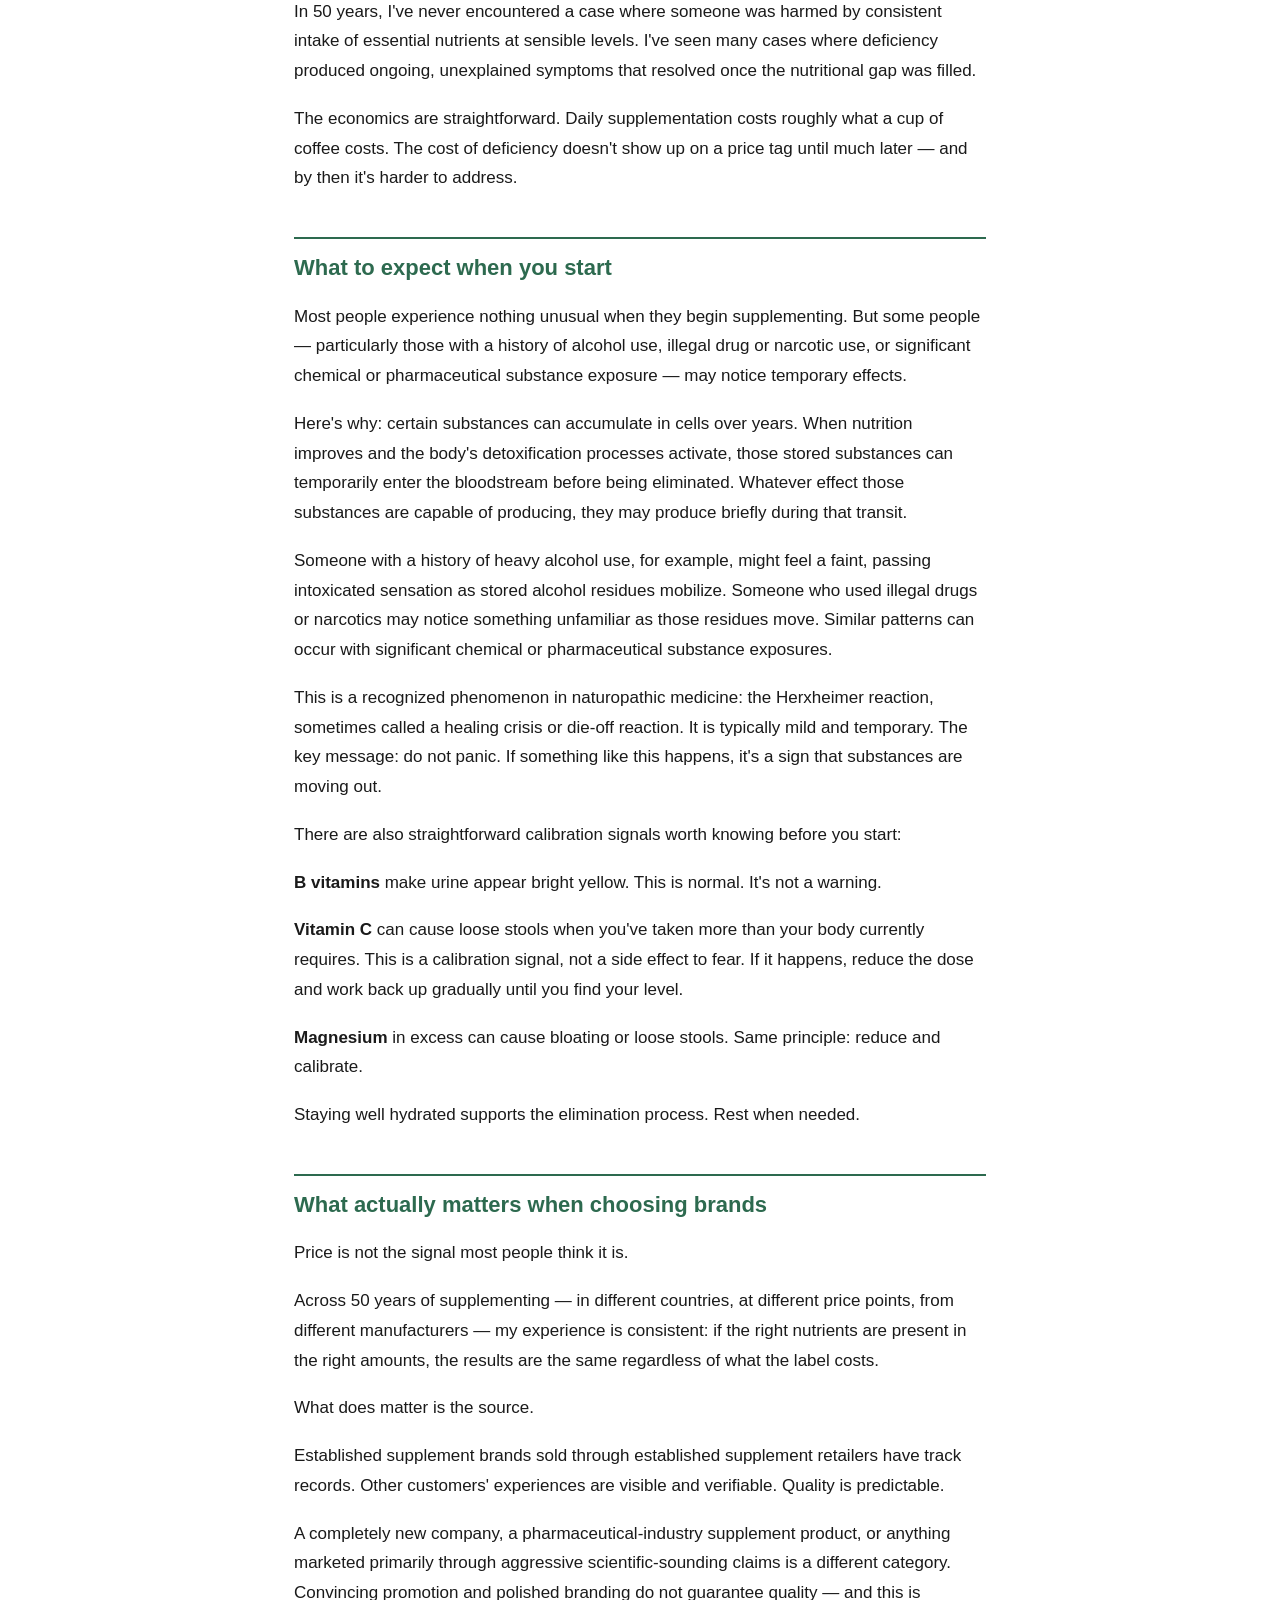
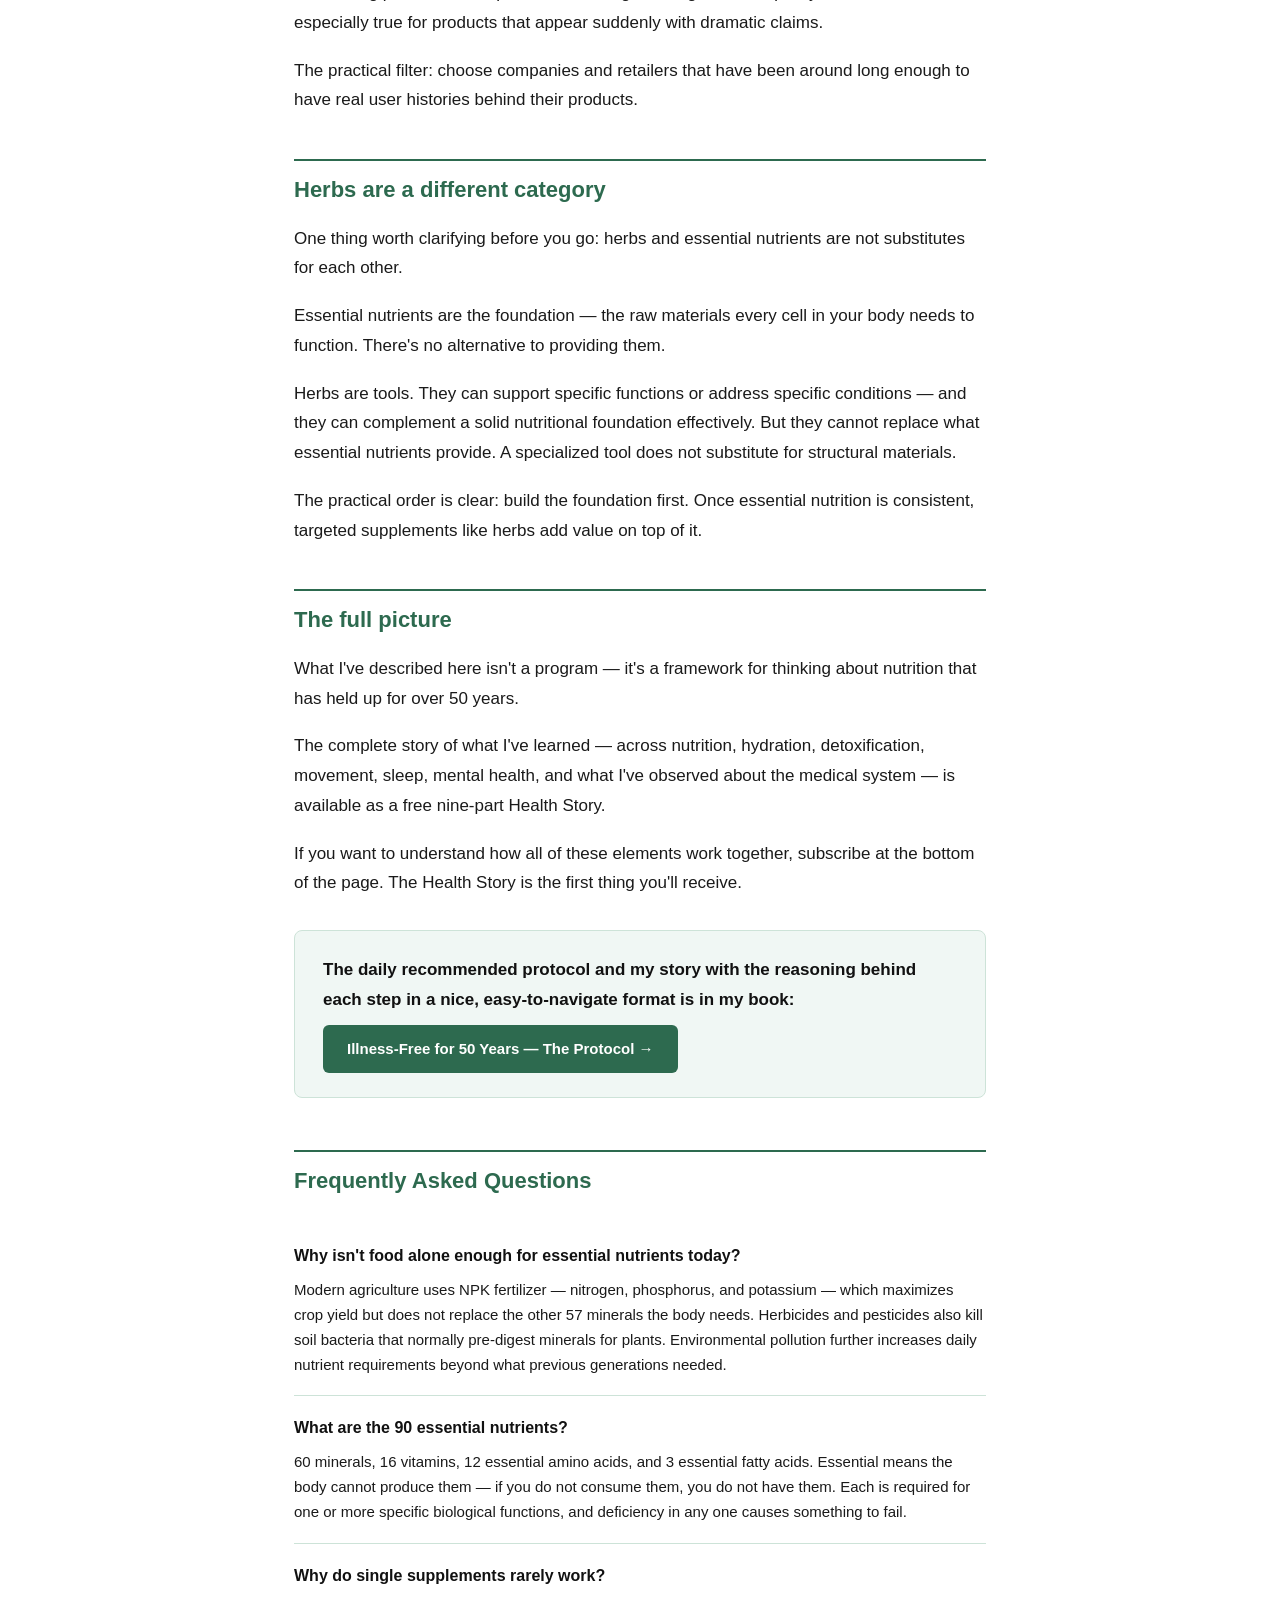
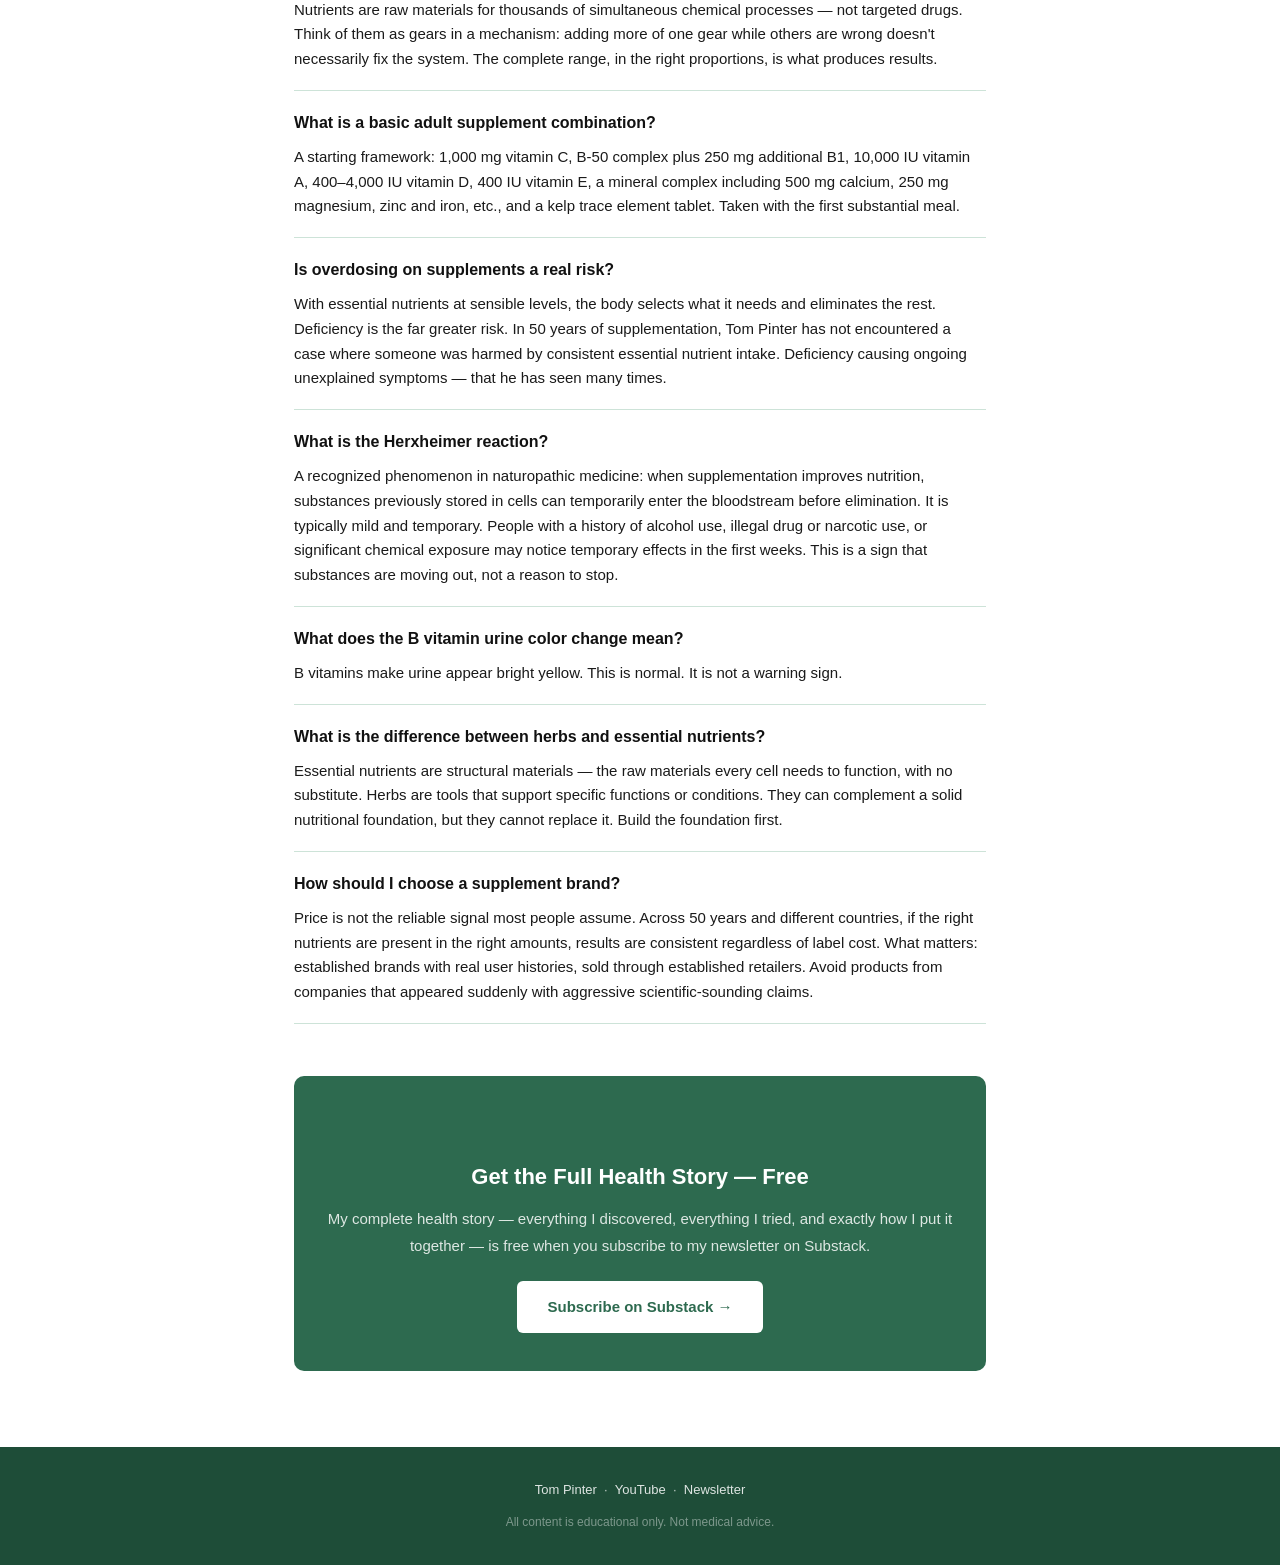
==== commit a41952f9: "Add chronic fatigue article + cross-links + hub card + sitemap/llms.txt registration" ====
--- a/supplement-truth/index.html
+++ b/supplement-truth/index.html
@@ -216,6 +216,8 @@
 
   <p>That's why providing the complete range consistently produces results that individual supplements rarely match. The goal is not to target one symptom. It's to give the entire system what it needs to run correctly.</p>
 
+  <p><em>(If chronic fatigue is the symptom that brought you here, see <a href="https://tompinter.github.io/chronic-fatigue-causes/">Chronic Fatigue: The Causes Your Blood Test Was Never Designed to Find</a> — where I work through six causes of tiredness, starting with exactly this materials-shortage problem.)</em></p>
+
   <h2>Why overdosing is not the real concern</h2>
 
   <p>Most people who are cautious about supplements worry about overdosing. In my experience, this concern is nearly always misdirected.</p>
